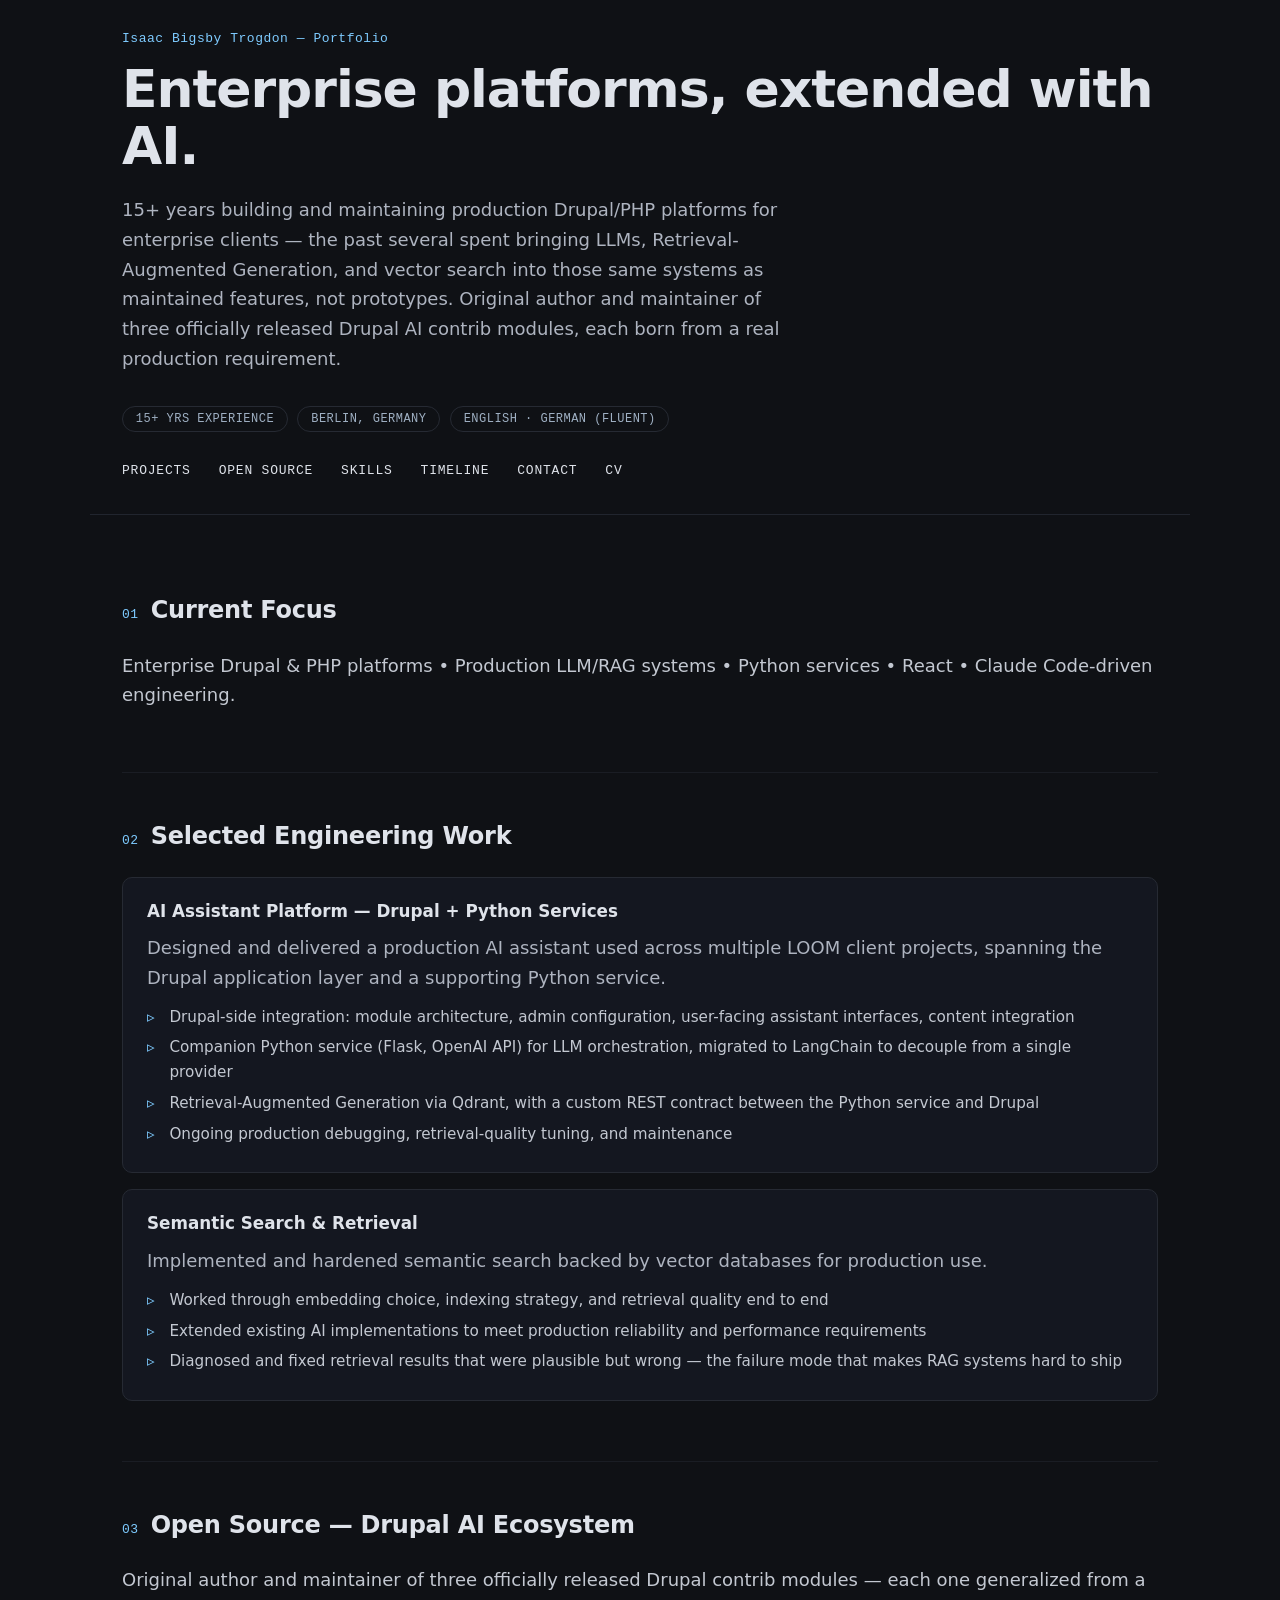
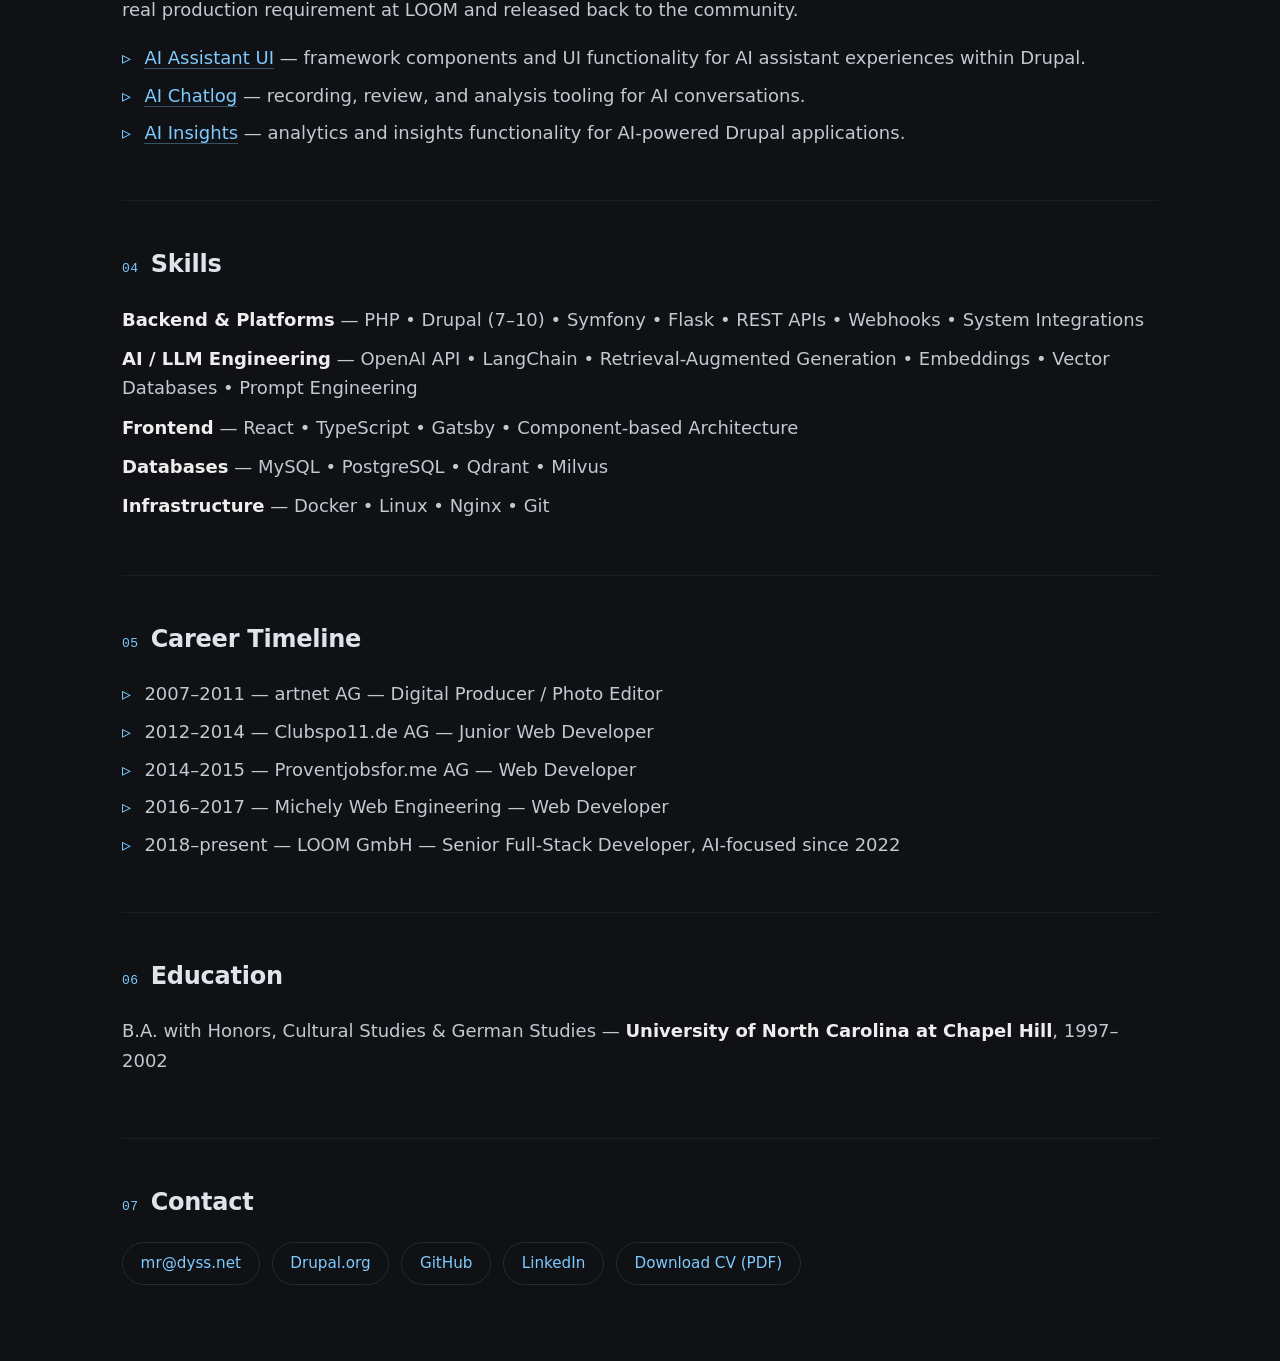
==== www/index.html @ 873e12a8 "Expand JSON-LD graph, add GitHub/LinkedIn identity links Restructure the ld+json block into a @graph" ====
<!doctype html>
<html lang="en"><head>
<meta charset="utf-8"><meta name="viewport" content="width=device-width,initial-scale=1">
<title>Isaac Bigsby Trogdon | Senior Software Engineer — Enterprise Web Platforms & AI Applications</title>
<meta name="description" content="Senior Software Engineer with 15+ years in enterprise Drupal/PHP platforms, now building production LLM, RAG and vector search systems. Based in Berlin, Germany.">
<meta name="author" content="Isaac Bigsby Trogdon">
<meta name="theme-color" content="#0f1115">
<link rel="canonical" href="https://d0t15t.github.io/">
<link rel="icon" href="favicon.svg" type="image/svg+xml">
<link rel="manifest" href="site.webmanifest">
<meta name="robots" content="index,follow,max-image-preview:large,max-snippet:-1">
<meta property="og:title" content="Isaac Bigsby Trogdon">
<meta property="og:description" content="15+ years building enterprise Drupal/PHP platforms, now shipping production LLM, RAG and vector search systems.">
<meta property="og:type" content="website">
<meta property="og:url" content="https://d0t15t.github.io/">
<meta property="og:locale" content="en_US">
<meta property="og:image" content="https://d0t15t.github.io/assets/og-image.png">
<meta property="og:image:width" content="1200">
<meta property="og:image:height" content="630">
<meta property="og:image:alt" content="Isaac Bigsby Trogdon — Senior Software Engineer, Enterprise Web Platforms & AI Applications">
<meta property="og:site_name" content="Isaac Bigsby Trogdon">
<meta name="twitter:card" content="summary_large_image">
<meta name="twitter:title" content="Isaac Bigsby Trogdon">
<meta name="twitter:description" content="15+ years building enterprise Drupal/PHP platforms, now shipping production LLM, RAG and vector search systems.">
<meta name="twitter:image" content="https://d0t15t.github.io/assets/og-image.png">
<meta name="twitter:image:alt" content="Isaac Bigsby Trogdon — Senior Software Engineer, Enterprise Web Platforms & AI Applications">
<link rel="stylesheet" href="style.css">
<script type="application/ld+json">
{"@context":"https://schema.org","@graph":[{"@type":"ProfilePage","@id":"https://d0t15t.github.io/#profile","url":"https://d0t15t.github.io/","dateModified":"2026-08-26","inLanguage":"en","mainEntity":{"@id":"https://d0t15t.github.io/#person"}},{"@type":"Person","@id":"https://d0t15t.github.io/#person","name":"Isaac Bigsby Trogdon","jobTitle":"Senior Software Engineer - Enterprise Web Platforms & AI Applications","url":"https://d0t15t.github.io/","email":"mailto:mr@dyss.net","sameAs":["https://www.drupal.org/u/d0t15t","https://github.com/d0t15t/","https://www.linkedin.com/in/isaac-bigsby-trogdon/"],"address":{"@type":"PostalAddress","addressLocality":"Berlin","addressCountry":"DE"},"worksFor":{"@type":"Organization","name":"LOOM GmbH"},"alumniOf":{"@type":"CollegeOrUniversity","name":"University of North Carolina at Chapel Hill"},"knowsLanguage":["en","de"],"knowsAbout":["Python","PHP","Drupal","Symfony","React","LLMs","RAG","LangChain","Embeddings","Prompt Engineering","Milvus","Qdrant","Claude Code"]},{"@type":"SoftwareSourceCode","name":"AI Assistant UI","url":"https://www.drupal.org/project/ai_assistant_ui","codeRepository":"https://www.drupal.org/project/ai_assistant_ui","description":"Framework components and UI functionality for AI assistant experiences within Drupal.","programmingLanguage":"PHP","author":{"@id":"https://d0t15t.github.io/#person"}},{"@type":"SoftwareSourceCode","name":"AI Chatlog","url":"https://www.drupal.org/project/ai_chatlog","codeRepository":"https://www.drupal.org/project/ai_chatlog","description":"Recording, review, and analysis tooling for AI conversations in Drupal.","programmingLanguage":"PHP","author":{"@id":"https://d0t15t.github.io/#person"}},{"@type":"SoftwareSourceCode","name":"AI Insights","url":"https://www.drupal.org/project/ai_insights","codeRepository":"https://www.drupal.org/project/ai_insights","description":"Analytics and insights functionality for AI-powered Drupal applications.","programmingLanguage":"PHP","author":{"@id":"https://d0t15t.github.io/#person"}}]}
</script></head>
<body><header class="hero"><div class="wrap">
<p class="eyebrow">Isaac Bigsby Trogdon — Portfolio</p>
<h1>Enterprise platforms, extended with AI.</h1>
<p class="lead">15+ years building and maintaining production Drupal/PHP platforms for enterprise clients — the past several spent bringing LLMs, Retrieval-Augmented Generation, and vector search into those same systems as maintained features, not prototypes. Original author and maintainer of three officially released Drupal AI contrib modules, each born from a real production requirement.</p>
<p class="stats"><span>15+ yrs experience</span><span>Berlin, Germany</span><span>English · German (fluent)</span></p>
<nav><a href="#projects">Projects</a><a href="#opensource">Open Source</a><a href="#skills">Skills</a><a href="#timeline">Timeline</a><a href="#contact">Contact</a><a href="assets/isaac-trogdon-cv.pdf">CV</a></nav>
</div></header>
<main class="wrap">
<section><h2>Current Focus</h2><p>Enterprise Drupal & PHP platforms • Production LLM/RAG systems • Python services • React • Claude Code-driven engineering.</p></section>
<section id="projects"><h2>Selected Engineering Work</h2><article><h3>AI Assistant Platform — Drupal + Python Services</h3><p>Designed and delivered a production AI assistant used across multiple LOOM client projects, spanning the Drupal application layer and a supporting Python service.</p><ul><li>Drupal-side integration: module architecture, admin configuration, user-facing assistant interfaces, content integration</li><li>Companion Python service (Flask, OpenAI API) for LLM orchestration, migrated to LangChain to decouple from a single provider</li><li>Retrieval-Augmented Generation via Qdrant, with a custom REST contract between the Python service and Drupal</li><li>Ongoing production debugging, retrieval-quality tuning, and maintenance</li></ul></article><article><h3>Semantic Search & Retrieval</h3><p>Implemented and hardened semantic search backed by vector databases for production use.</p><ul><li>Worked through embedding choice, indexing strategy, and retrieval quality end to end</li><li>Extended existing AI implementations to meet production reliability and performance requirements</li><li>Diagnosed and fixed retrieval results that were plausible but wrong — the failure mode that makes RAG systems hard to ship</li></ul></article></section>
<section id="opensource"><h2>Open Source — Drupal AI Ecosystem</h2><p>Original author and maintainer of three officially released Drupal contrib modules — each one generalized from a real production requirement at LOOM and released back to the community.</p><ul><li><a href="https://www.drupal.org/project/ai_assistant_ui">AI Assistant UI</a> — framework components and UI functionality for AI assistant experiences within Drupal.</li><li><a href="https://www.drupal.org/project/ai_chatlog">AI Chatlog</a> — recording, review, and analysis tooling for AI conversations.</li><li><a href="https://www.drupal.org/project/ai_insights">AI Insights</a> — analytics and insights functionality for AI-powered Drupal applications.</li></ul></section>
<section id="skills"><h2>Skills</h2><p><strong>Backend & Platforms</strong> — PHP • Drupal (7–10) • Symfony • Flask • REST APIs • Webhooks • System Integrations</p><p><strong>AI / LLM Engineering</strong> — OpenAI API • LangChain • Retrieval-Augmented Generation • Embeddings • Vector Databases • Prompt Engineering</p><p><strong>Frontend</strong> — React • TypeScript • Gatsby • Component-based Architecture</p><p><strong>Databases</strong> — MySQL • PostgreSQL • Qdrant • Milvus</p><p><strong>Infrastructure</strong> — Docker • Linux • Nginx • Git</p></section>
<section id="timeline"><h2>Career Timeline</h2><ul><li>2007–2011 — artnet AG — Digital Producer / Photo Editor</li><li>2012–2014 — Clubspo11.de AG — Junior Web Developer</li><li>2014–2015 — Proventjobsfor.me AG — Web Developer</li><li>2016–2017 — Michely Web Engineering — Web Developer</li><li>2018–present — LOOM GmbH — Senior Full-Stack Developer, AI-focused since 2022</li></ul></section>
<section id="education"><h2>Education</h2><p>B.A. with Honors, Cultural Studies & German Studies — <strong>University of North Carolina at Chapel Hill</strong>, 1997–2002</p></section>
<section id="contact"><h2>Contact</h2><p class="links"><a href="mailto:mr@dyss.net">mr@dyss.net</a><a rel="me" href="https://www.drupal.org/u/d0t15t">Drupal.org</a><a rel="me" href="https://github.com/d0t15t/">GitHub</a><a rel="me" href="https://www.linkedin.com/in/isaac-bigsby-trogdon/">LinkedIn</a><a href="assets/isaac-trogdon-cv.pdf">Download CV (PDF)</a></p></section>
</main></body></html>
---- www/style.css ----
*{box-sizing:border-box}body{font:400 18px/1.65 system-ui,-apple-system,sans-serif;max-width:1100px;margin:0 auto;background:#0f1115;color:#dfe3ea;-webkit-font-smoothing:antialiased}::selection{background:#7ecbff;color:#0f1115}a{color:#7ecbff;text-decoration:none;border-bottom:1px solid rgba(126,203,255,.35);transition:border-color .15s,color .15s}a:hover{border-color:#7ecbff;color:#a7dcff}.wrap{padding:2rem}.hero{min-height:44vh;display:flex;align-items:center;border-bottom:1px solid #21252e}.eyebrow{font:13px/1 ui-monospace,SFMono-Regular,Menlo,Consolas,monospace;color:#7ecbff;letter-spacing:.04em;margin:0 0 1rem}h1{font-size:clamp(2rem,4.5vw,3.25rem);line-height:1.1;letter-spacing:-.02em;margin:0 0 1.25rem}.lead{max-width:42rem;color:#aeb4c0;margin:0 0 2rem}nav{display:flex;flex-wrap:wrap;gap:.5rem 1.75rem}nav a{border-bottom:none;font:13px/1 ui-monospace,SFMono-Regular,Menlo,Consolas,monospace;text-transform:uppercase;letter-spacing:.06em;color:#dfe3ea;position:relative;padding-bottom:.3rem}nav a:hover{color:#7ecbff}nav a::after{content:"";position:absolute;left:0;right:100%;bottom:0;height:1px;background:#7ecbff;transition:right .18s ease}nav a:hover::after{right:0}main{counter-reset:section}section{margin:0;padding:2.75rem 0;border-bottom:1px solid #1a1d24}section:last-child{border-bottom:none}section h2{counter-increment:section;font-size:1.5rem;letter-spacing:-.01em;margin:0 0 1.25rem;display:flex;align-items:baseline;gap:.75rem}section h2::before{content:"0" counter(section);font:13px/1 ui-monospace,SFMono-Regular,Menlo,Consolas,monospace;color:#7ecbff;letter-spacing:.04em}section>p{color:#c3c8d1}article{padding:1.25rem 1.5rem;border:1px solid #262a33;border-radius:10px;margin:1rem 0;background:#141720;transition:border-color .15s,transform .15s}article:hover{border-color:#3a4152;transform:translateY(-2px)}article h3{margin:0 0 .5rem;font-size:1.05rem}article p{margin:0;color:#aeb4c0}ul{list-style:none;margin:0;padding:0}ul li{padding-left:1.4rem;position:relative;margin:.5rem 0;color:#c3c8d1}ul li::before{content:"▹";position:absolute;left:0;color:#7ecbff}blockquote{margin:0;padding-left:1.25rem;border-left:2px solid #7ecbff;color:#c3c8d1;font-size:1.15rem;font-style:italic}.links{display:flex;flex-wrap:wrap;gap:.75rem;margin:0}.links a{border:1px solid #262a33;border-radius:999px;padding:.5rem 1.1rem;font-size:.95rem}.links a:hover{border-color:#7ecbff;background:#141720}.stats{display:flex;flex-wrap:wrap;gap:.6rem;margin:0 0 2rem}.stats span{font:12px/1 ui-monospace,SFMono-Regular,Menlo,Consolas,monospace;letter-spacing:.04em;text-transform:uppercase;color:#9fb0c3;border:1px solid #262a33;border-radius:999px;padding:.4rem .8rem}section p strong{color:#eee}article ul{margin-top:.75rem}article ul li{margin:.35rem 0;font-size:.95rem}#skills p{margin:.6rem 0}@media(max-width:640px){.wrap{padding:1.25rem}.hero{min-height:auto;padding:3rem 0}section{padding:2rem 0}}
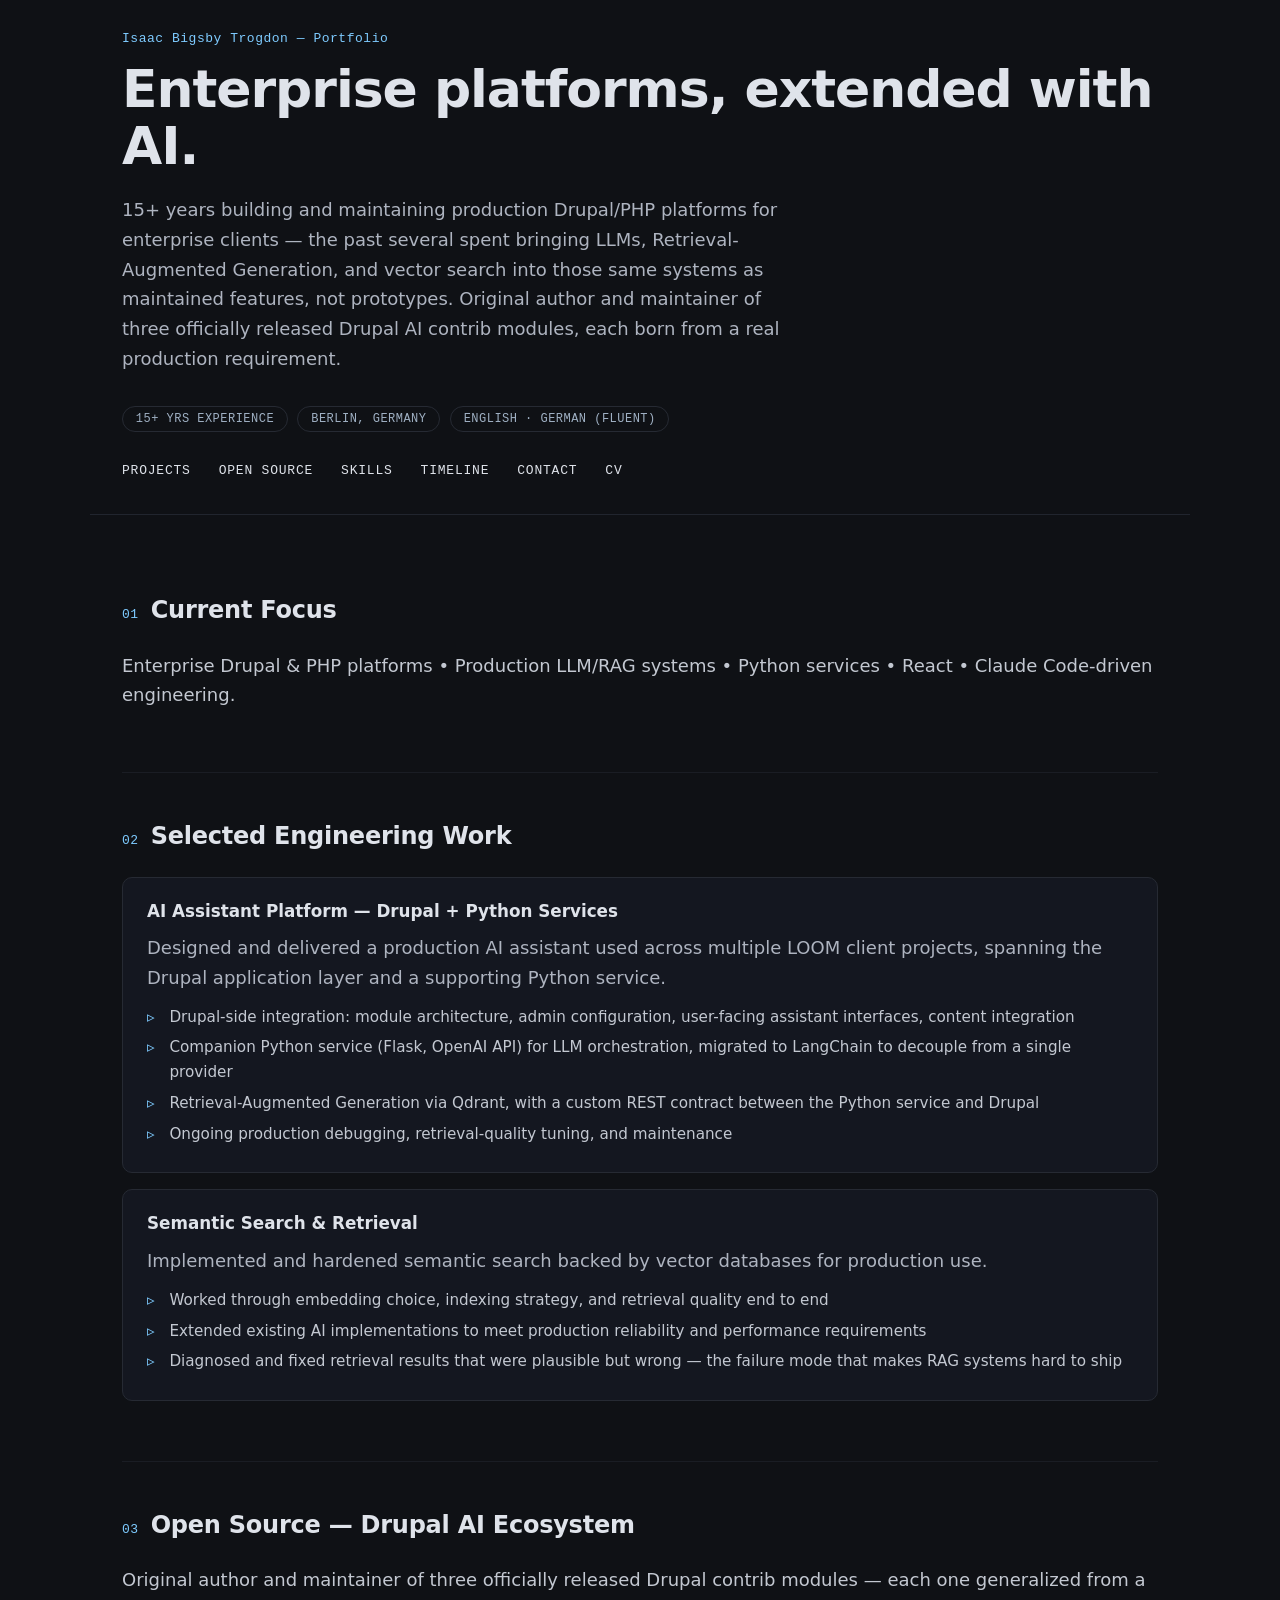
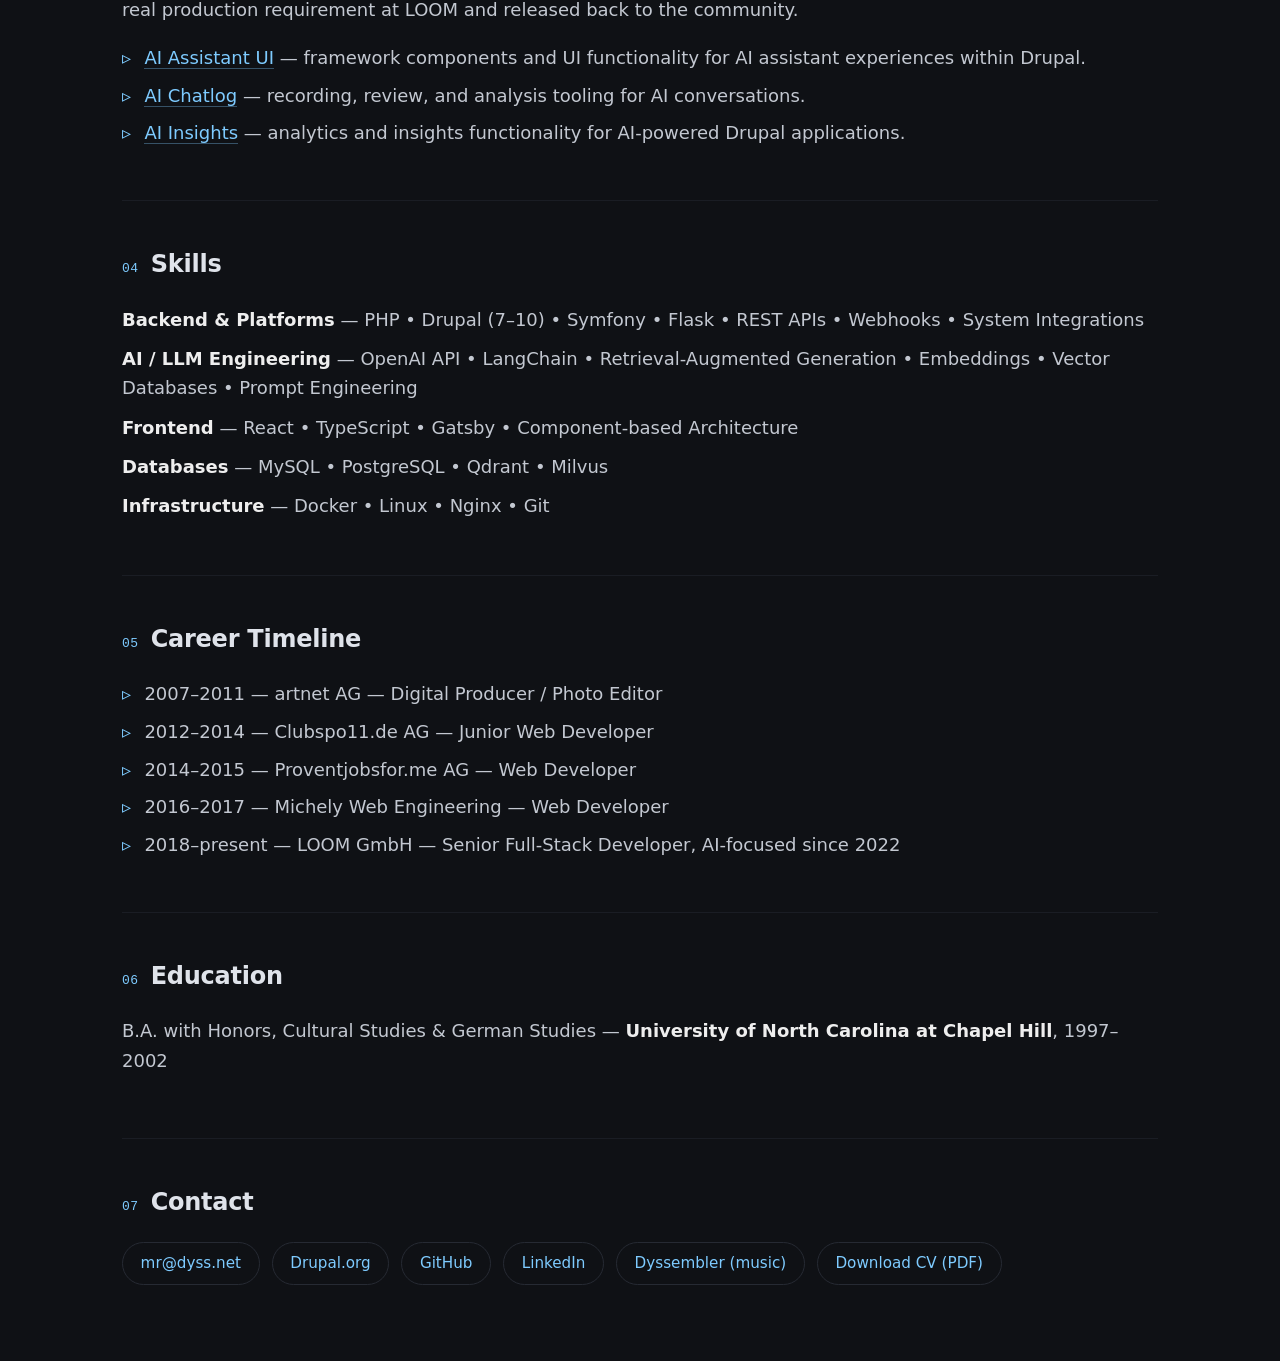
==== commit 48224c3f: "Add dyss.net (Dyssembler music) as a related identity URL Adds dyss.net to Person.sameAs in the JSON" ====
--- a/www/index.html
+++ b/www/index.html
@@ -26,7 +26,7 @@
 <meta name="twitter:image:alt" content="Isaac Bigsby Trogdon — Senior Software Engineer, Enterprise Web Platforms & AI Applications">
 <link rel="stylesheet" href="style.css">
 <script type="application/ld+json">
-{"@context":"https://schema.org","@graph":[{"@type":"ProfilePage","@id":"https://d0t15t.github.io/#profile","url":"https://d0t15t.github.io/","dateModified":"2026-08-26","inLanguage":"en","mainEntity":{"@id":"https://d0t15t.github.io/#person"}},{"@type":"Person","@id":"https://d0t15t.github.io/#person","name":"Isaac Bigsby Trogdon","jobTitle":"Senior Software Engineer - Enterprise Web Platforms & AI Applications","url":"https://d0t15t.github.io/","email":"mailto:mr@dyss.net","sameAs":["https://www.drupal.org/u/d0t15t","https://github.com/d0t15t/","https://www.linkedin.com/in/isaac-bigsby-trogdon/"],"address":{"@type":"PostalAddress","addressLocality":"Berlin","addressCountry":"DE"},"worksFor":{"@type":"Organization","name":"LOOM GmbH"},"alumniOf":{"@type":"CollegeOrUniversity","name":"University of North Carolina at Chapel Hill"},"knowsLanguage":["en","de"],"knowsAbout":["Python","PHP","Drupal","Symfony","React","LLMs","RAG","LangChain","Embeddings","Prompt Engineering","Milvus","Qdrant","Claude Code"]},{"@type":"SoftwareSourceCode","name":"AI Assistant UI","url":"https://www.drupal.org/project/ai_assistant_ui","codeRepository":"https://www.drupal.org/project/ai_assistant_ui","description":"Framework components and UI functionality for AI assistant experiences within Drupal.","programmingLanguage":"PHP","author":{"@id":"https://d0t15t.github.io/#person"}},{"@type":"SoftwareSourceCode","name":"AI Chatlog","url":"https://www.drupal.org/project/ai_chatlog","codeRepository":"https://www.drupal.org/project/ai_chatlog","description":"Recording, review, and analysis tooling for AI conversations in Drupal.","programmingLanguage":"PHP","author":{"@id":"https://d0t15t.github.io/#person"}},{"@type":"SoftwareSourceCode","name":"AI Insights","url":"https://www.drupal.org/project/ai_insights","codeRepository":"https://www.drupal.org/project/ai_insights","description":"Analytics and insights functionality for AI-powered Drupal applications.","programmingLanguage":"PHP","author":{"@id":"https://d0t15t.github.io/#person"}}]}
+{"@context":"https://schema.org","@graph":[{"@type":"ProfilePage","@id":"https://d0t15t.github.io/#profile","url":"https://d0t15t.github.io/","dateModified":"2026-08-28","inLanguage":"en","mainEntity":{"@id":"https://d0t15t.github.io/#person"}},{"@type":"Person","@id":"https://d0t15t.github.io/#person","name":"Isaac Bigsby Trogdon","jobTitle":"Senior Software Engineer - Enterprise Web Platforms & AI Applications","url":"https://d0t15t.github.io/","image":"https://d0t15t.github.io/assets/headshot.png","email":"mailto:mr@dyss.net","sameAs":["https://www.drupal.org/u/d0t15t","https://github.com/d0t15t/","https://www.linkedin.com/in/isaac-bigsby-trogdon/","https://dyss.net"],"address":{"@type":"PostalAddress","addressLocality":"Berlin","addressCountry":"DE"},"worksFor":{"@type":"Organization","name":"LOOM GmbH"},"alumniOf":{"@type":"CollegeOrUniversity","name":"University of North Carolina at Chapel Hill"},"knowsLanguage":["en","de"],"knowsAbout":["Python","PHP","Drupal","Symfony","React","LLMs","RAG","LangChain","Embeddings","Prompt Engineering","Milvus","Qdrant","Claude Code"]},{"@type":"SoftwareSourceCode","name":"AI Assistant UI","url":"https://www.drupal.org/project/ai_assistant_ui","codeRepository":"https://www.drupal.org/project/ai_assistant_ui","description":"Framework components and UI functionality for AI assistant experiences within Drupal.","programmingLanguage":"PHP","author":{"@id":"https://d0t15t.github.io/#person"}},{"@type":"SoftwareSourceCode","name":"AI Chatlog","url":"https://www.drupal.org/project/ai_chatlog","codeRepository":"https://www.drupal.org/project/ai_chatlog","description":"Recording, review, and analysis tooling for AI conversations in Drupal.","programmingLanguage":"PHP","author":{"@id":"https://d0t15t.github.io/#person"}},{"@type":"SoftwareSourceCode","name":"AI Insights","url":"https://www.drupal.org/project/ai_insights","codeRepository":"https://www.drupal.org/project/ai_insights","description":"Analytics and insights functionality for AI-powered Drupal applications.","programmingLanguage":"PHP","author":{"@id":"https://d0t15t.github.io/#person"}}]}
 </script></head>
 <body><header class="hero"><div class="wrap">
 <p class="eyebrow">Isaac Bigsby Trogdon — Portfolio</p>
@@ -42,5 +42,5 @@
 <section id="skills"><h2>Skills</h2><p><strong>Backend & Platforms</strong> — PHP • Drupal (7–10) • Symfony • Flask • REST APIs • Webhooks • System Integrations</p><p><strong>AI / LLM Engineering</strong> — OpenAI API • LangChain • Retrieval-Augmented Generation • Embeddings • Vector Databases • Prompt Engineering</p><p><strong>Frontend</strong> — React • TypeScript • Gatsby • Component-based Architecture</p><p><strong>Databases</strong> — MySQL • PostgreSQL • Qdrant • Milvus</p><p><strong>Infrastructure</strong> — Docker • Linux • Nginx • Git</p></section>
 <section id="timeline"><h2>Career Timeline</h2><ul><li>2007–2011 — artnet AG — Digital Producer / Photo Editor</li><li>2012–2014 — Clubspo11.de AG — Junior Web Developer</li><li>2014–2015 — Proventjobsfor.me AG — Web Developer</li><li>2016–2017 — Michely Web Engineering — Web Developer</li><li>2018–present — LOOM GmbH — Senior Full-Stack Developer, AI-focused since 2022</li></ul></section>
 <section id="education"><h2>Education</h2><p>B.A. with Honors, Cultural Studies & German Studies — <strong>University of North Carolina at Chapel Hill</strong>, 1997–2002</p></section>
-<section id="contact"><h2>Contact</h2><p class="links"><a href="mailto:mr@dyss.net">mr@dyss.net</a><a rel="me" href="https://www.drupal.org/u/d0t15t">Drupal.org</a><a rel="me" href="https://github.com/d0t15t/">GitHub</a><a rel="me" href="https://www.linkedin.com/in/isaac-bigsby-trogdon/">LinkedIn</a><a href="assets/isaac-trogdon-cv.pdf">Download CV (PDF)</a></p></section>
+<section id="contact"><h2>Contact</h2><p class="links"><a href="mailto:mr@dyss.net">mr@dyss.net</a><a rel="me" href="https://www.drupal.org/u/d0t15t">Drupal.org</a><a rel="me" href="https://github.com/d0t15t/">GitHub</a><a rel="me" href="https://www.linkedin.com/in/isaac-bigsby-trogdon/">LinkedIn</a><a rel="me" href="https://dyss.net">Dyssembler (music)</a><a href="assets/isaac-trogdon-cv.pdf">Download CV (PDF)</a></p></section>
 </main></body></html>
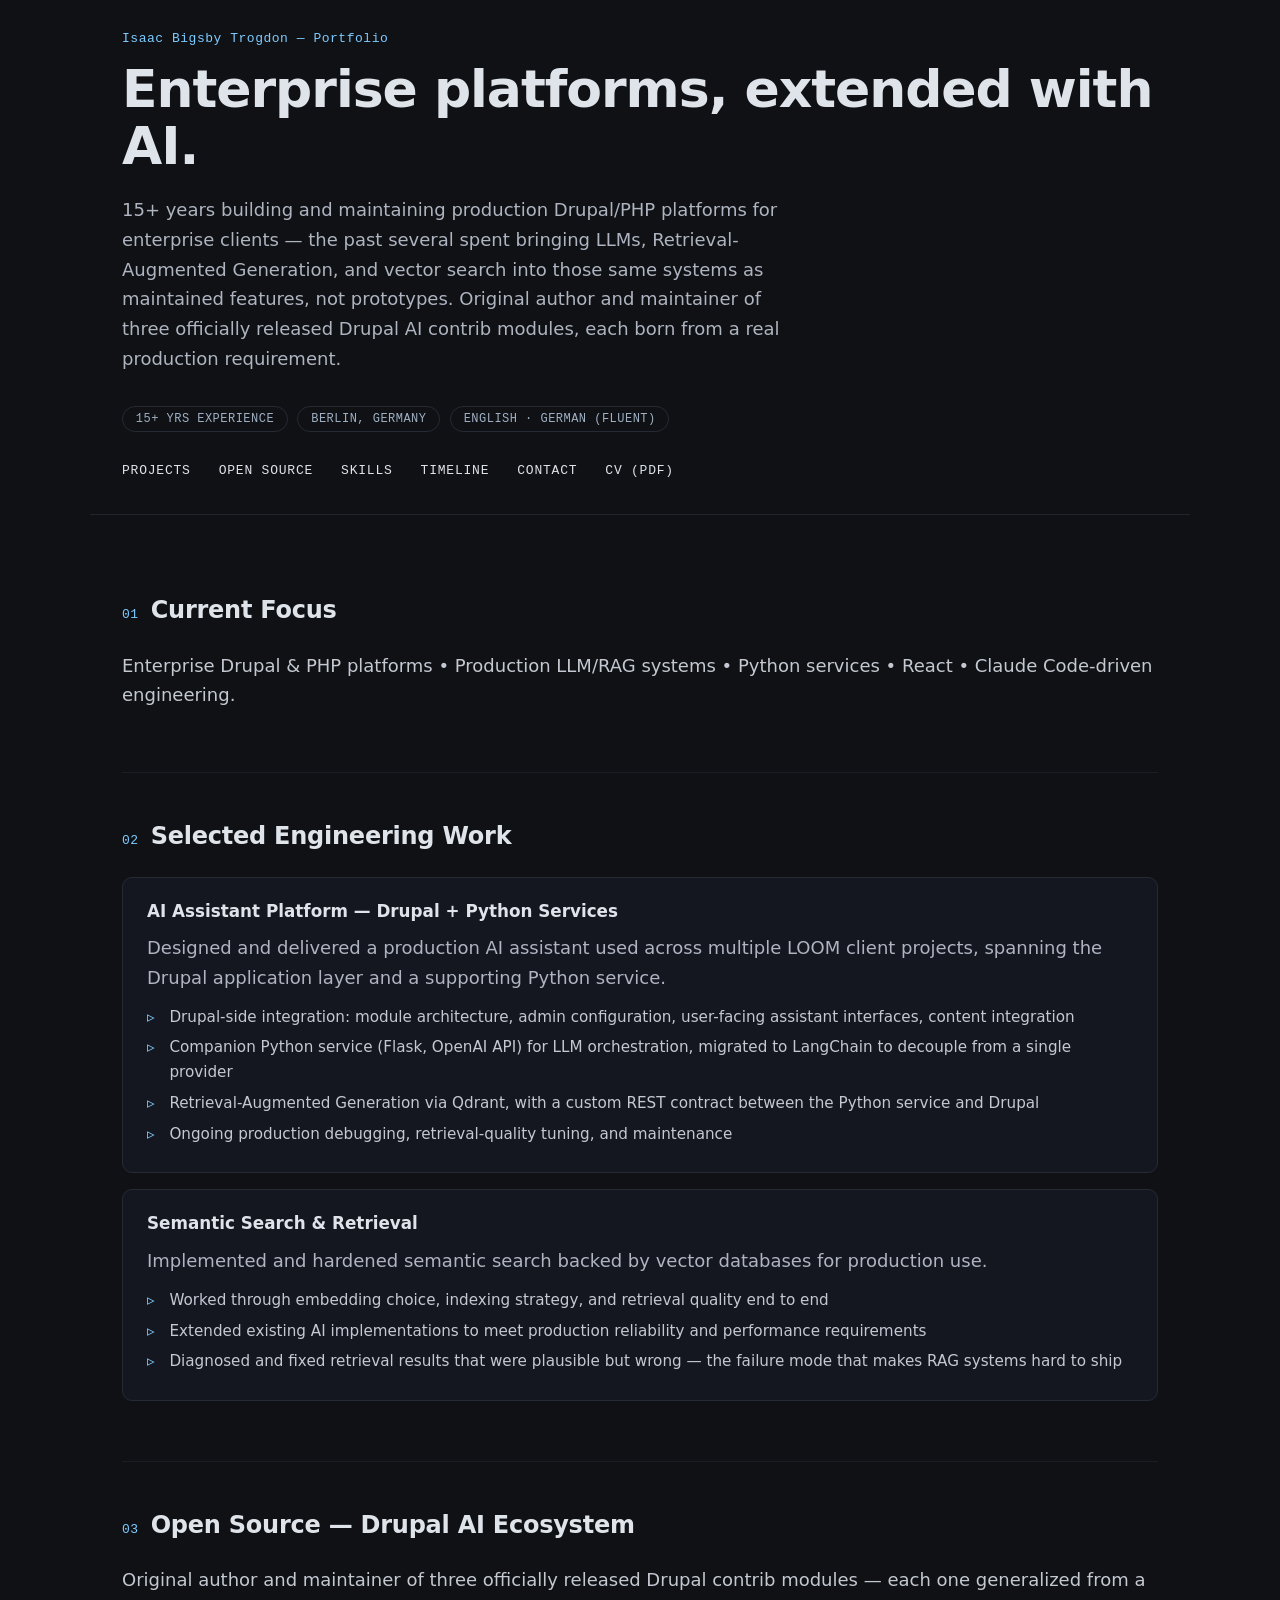
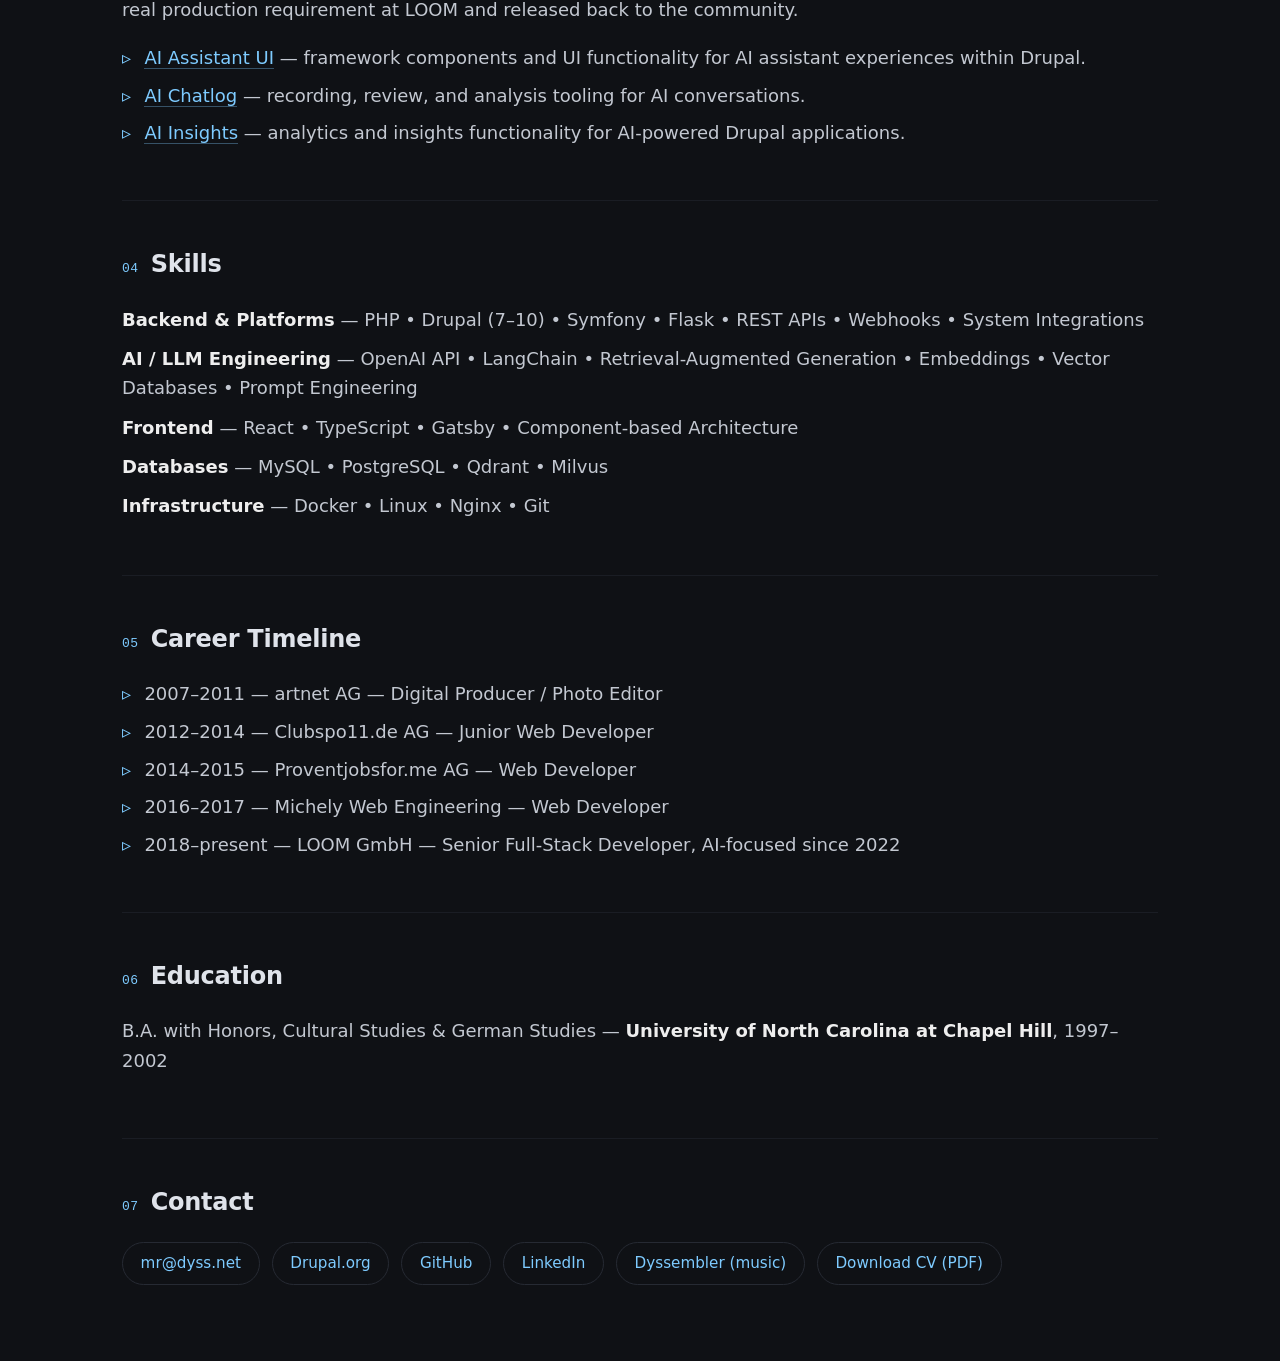
==== commit c3cf333b: "Tighten search/share metadata and accessibility basics - Shorten <title> to fit search result width " ====
--- a/www/index.html
+++ b/www/index.html
@@ -1,12 +1,14 @@
 <!doctype html>
 <html lang="en"><head>
 <meta charset="utf-8"><meta name="viewport" content="width=device-width,initial-scale=1">
-<title>Isaac Bigsby Trogdon | Senior Software Engineer — Enterprise Web Platforms & AI Applications</title>
+<title>Isaac Bigsby Trogdon · Senior Software Engineer, AI & Drupal</title>
 <meta name="description" content="Senior Software Engineer with 15+ years in enterprise Drupal/PHP platforms, now building production LLM, RAG and vector search systems. Based in Berlin, Germany.">
 <meta name="author" content="Isaac Bigsby Trogdon">
 <meta name="theme-color" content="#0f1115">
 <link rel="canonical" href="https://d0t15t.github.io/">
 <link rel="icon" href="favicon.svg" type="image/svg+xml">
+<link rel="icon" href="assets/icon-192.png" type="image/png" sizes="192x192">
+<link rel="apple-touch-icon" href="apple-touch-icon.png">
 <link rel="manifest" href="site.webmanifest">
 <meta name="robots" content="index,follow,max-image-preview:large,max-snippet:-1">
 <meta property="og:title" content="Isaac Bigsby Trogdon">
@@ -26,16 +28,16 @@
 <meta name="twitter:image:alt" content="Isaac Bigsby Trogdon — Senior Software Engineer, Enterprise Web Platforms & AI Applications">
 <link rel="stylesheet" href="style.css">
 <script type="application/ld+json">
-{"@context":"https://schema.org","@graph":[{"@type":"ProfilePage","@id":"https://d0t15t.github.io/#profile","url":"https://d0t15t.github.io/","dateModified":"2026-08-28","inLanguage":"en","mainEntity":{"@id":"https://d0t15t.github.io/#person"}},{"@type":"Person","@id":"https://d0t15t.github.io/#person","name":"Isaac Bigsby Trogdon","jobTitle":"Senior Software Engineer - Enterprise Web Platforms & AI Applications","url":"https://d0t15t.github.io/","image":"https://d0t15t.github.io/assets/headshot.png","email":"mailto:mr@dyss.net","sameAs":["https://www.drupal.org/u/d0t15t","https://github.com/d0t15t/","https://www.linkedin.com/in/isaac-bigsby-trogdon/","https://dyss.net"],"address":{"@type":"PostalAddress","addressLocality":"Berlin","addressCountry":"DE"},"worksFor":{"@type":"Organization","name":"LOOM GmbH"},"alumniOf":{"@type":"CollegeOrUniversity","name":"University of North Carolina at Chapel Hill"},"knowsLanguage":["en","de"],"knowsAbout":["Python","PHP","Drupal","Symfony","React","LLMs","RAG","LangChain","Embeddings","Prompt Engineering","Milvus","Qdrant","Claude Code"]},{"@type":"SoftwareSourceCode","name":"AI Assistant UI","url":"https://www.drupal.org/project/ai_assistant_ui","codeRepository":"https://www.drupal.org/project/ai_assistant_ui","description":"Framework components and UI functionality for AI assistant experiences within Drupal.","programmingLanguage":"PHP","author":{"@id":"https://d0t15t.github.io/#person"}},{"@type":"SoftwareSourceCode","name":"AI Chatlog","url":"https://www.drupal.org/project/ai_chatlog","codeRepository":"https://www.drupal.org/project/ai_chatlog","description":"Recording, review, and analysis tooling for AI conversations in Drupal.","programmingLanguage":"PHP","author":{"@id":"https://d0t15t.github.io/#person"}},{"@type":"SoftwareSourceCode","name":"AI Insights","url":"https://www.drupal.org/project/ai_insights","codeRepository":"https://www.drupal.org/project/ai_insights","description":"Analytics and insights functionality for AI-powered Drupal applications.","programmingLanguage":"PHP","author":{"@id":"https://d0t15t.github.io/#person"}}]}
+{"@context":"https://schema.org","@graph":[{"@type":"ProfilePage","@id":"https://d0t15t.github.io/#profile","url":"https://d0t15t.github.io/","dateModified":"2026-09-29","inLanguage":"en","mainEntity":{"@id":"https://d0t15t.github.io/#person"}},{"@type":"Person","@id":"https://d0t15t.github.io/#person","name":"Isaac Bigsby Trogdon","jobTitle":"Senior Software Engineer - Enterprise Web Platforms & AI Applications","url":"https://d0t15t.github.io/","image":"https://d0t15t.github.io/assets/headshot.png","email":"mailto:mr@dyss.net","sameAs":["https://www.drupal.org/u/d0t15t","https://github.com/d0t15t/","https://www.linkedin.com/in/isaac-bigsby-trogdon/","https://dyss.net"],"address":{"@type":"PostalAddress","addressLocality":"Berlin","addressCountry":"DE"},"worksFor":{"@type":"Organization","name":"LOOM GmbH"},"alumniOf":{"@type":"CollegeOrUniversity","name":"University of North Carolina at Chapel Hill"},"knowsLanguage":["en","de"],"knowsAbout":["Python","PHP","Drupal","Symfony","React","LLMs","RAG","LangChain","Embeddings","Prompt Engineering","Milvus","Qdrant","Claude Code"]},{"@type":"SoftwareSourceCode","name":"AI Assistant UI","url":"https://www.drupal.org/project/ai_assistant_ui","codeRepository":"https://www.drupal.org/project/ai_assistant_ui","description":"Framework components and UI functionality for AI assistant experiences within Drupal.","programmingLanguage":"PHP","author":{"@id":"https://d0t15t.github.io/#person"}},{"@type":"SoftwareSourceCode","name":"AI Chatlog","url":"https://www.drupal.org/project/ai_chatlog","codeRepository":"https://www.drupal.org/project/ai_chatlog","description":"Recording, review, and analysis tooling for AI conversations in Drupal.","programmingLanguage":"PHP","author":{"@id":"https://d0t15t.github.io/#person"}},{"@type":"SoftwareSourceCode","name":"AI Insights","url":"https://www.drupal.org/project/ai_insights","codeRepository":"https://www.drupal.org/project/ai_insights","description":"Analytics and insights functionality for AI-powered Drupal applications.","programmingLanguage":"PHP","author":{"@id":"https://d0t15t.github.io/#person"}}]}
 </script></head>
-<body><header class="hero"><div class="wrap">
+<body><a class="skip" href="#main">Skip to content</a><header class="hero"><div class="wrap">
 <p class="eyebrow">Isaac Bigsby Trogdon — Portfolio</p>
 <h1>Enterprise platforms, extended with AI.</h1>
 <p class="lead">15+ years building and maintaining production Drupal/PHP platforms for enterprise clients — the past several spent bringing LLMs, Retrieval-Augmented Generation, and vector search into those same systems as maintained features, not prototypes. Original author and maintainer of three officially released Drupal AI contrib modules, each born from a real production requirement.</p>
 <p class="stats"><span>15+ yrs experience</span><span>Berlin, Germany</span><span>English · German (fluent)</span></p>
-<nav><a href="#projects">Projects</a><a href="#opensource">Open Source</a><a href="#skills">Skills</a><a href="#timeline">Timeline</a><a href="#contact">Contact</a><a href="assets/isaac-trogdon-cv.pdf">CV</a></nav>
+<nav><a href="#projects">Projects</a><a href="#opensource">Open Source</a><a href="#skills">Skills</a><a href="#timeline">Timeline</a><a href="#contact">Contact</a><a href="assets/isaac-trogdon-cv.pdf" type="application/pdf">CV (PDF)</a></nav>
 </div></header>
-<main class="wrap">
+<main id="main" class="wrap">
 <section><h2>Current Focus</h2><p>Enterprise Drupal & PHP platforms • Production LLM/RAG systems • Python services • React • Claude Code-driven engineering.</p></section>
 <section id="projects"><h2>Selected Engineering Work</h2><article><h3>AI Assistant Platform — Drupal + Python Services</h3><p>Designed and delivered a production AI assistant used across multiple LOOM client projects, spanning the Drupal application layer and a supporting Python service.</p><ul><li>Drupal-side integration: module architecture, admin configuration, user-facing assistant interfaces, content integration</li><li>Companion Python service (Flask, OpenAI API) for LLM orchestration, migrated to LangChain to decouple from a single provider</li><li>Retrieval-Augmented Generation via Qdrant, with a custom REST contract between the Python service and Drupal</li><li>Ongoing production debugging, retrieval-quality tuning, and maintenance</li></ul></article><article><h3>Semantic Search & Retrieval</h3><p>Implemented and hardened semantic search backed by vector databases for production use.</p><ul><li>Worked through embedding choice, indexing strategy, and retrieval quality end to end</li><li>Extended existing AI implementations to meet production reliability and performance requirements</li><li>Diagnosed and fixed retrieval results that were plausible but wrong — the failure mode that makes RAG systems hard to ship</li></ul></article></section>
 <section id="opensource"><h2>Open Source — Drupal AI Ecosystem</h2><p>Original author and maintainer of three officially released Drupal contrib modules — each one generalized from a real production requirement at LOOM and released back to the community.</p><ul><li><a href="https://www.drupal.org/project/ai_assistant_ui">AI Assistant UI</a> — framework components and UI functionality for AI assistant experiences within Drupal.</li><li><a href="https://www.drupal.org/project/ai_chatlog">AI Chatlog</a> — recording, review, and analysis tooling for AI conversations.</li><li><a href="https://www.drupal.org/project/ai_insights">AI Insights</a> — analytics and insights functionality for AI-powered Drupal applications.</li></ul></section>
--- a/www/style.css
+++ b/www/style.css
@@ -1 +1 @@
-*{box-sizing:border-box}body{font:400 18px/1.65 system-ui,-apple-system,sans-serif;max-width:1100px;margin:0 auto;background:#0f1115;color:#dfe3ea;-webkit-font-smoothing:antialiased}::selection{background:#7ecbff;color:#0f1115}a{color:#7ecbff;text-decoration:none;border-bottom:1px solid rgba(126,203,255,.35);transition:border-color .15s,color .15s}a:hover{border-color:#7ecbff;color:#a7dcff}.wrap{padding:2rem}.hero{min-height:44vh;display:flex;align-items:center;border-bottom:1px solid #21252e}.eyebrow{font:13px/1 ui-monospace,SFMono-Regular,Menlo,Consolas,monospace;color:#7ecbff;letter-spacing:.04em;margin:0 0 1rem}h1{font-size:clamp(2rem,4.5vw,3.25rem);line-height:1.1;letter-spacing:-.02em;margin:0 0 1.25rem}.lead{max-width:42rem;color:#aeb4c0;margin:0 0 2rem}nav{display:flex;flex-wrap:wrap;gap:.5rem 1.75rem}nav a{border-bottom:none;font:13px/1 ui-monospace,SFMono-Regular,Menlo,Consolas,monospace;text-transform:uppercase;letter-spacing:.06em;color:#dfe3ea;position:relative;padding-bottom:.3rem}nav a:hover{color:#7ecbff}nav a::after{content:"";position:absolute;left:0;right:100%;bottom:0;height:1px;background:#7ecbff;transition:right .18s ease}nav a:hover::after{right:0}main{counter-reset:section}section{margin:0;padding:2.75rem 0;border-bottom:1px solid #1a1d24}section:last-child{border-bottom:none}section h2{counter-increment:section;font-size:1.5rem;letter-spacing:-.01em;margin:0 0 1.25rem;display:flex;align-items:baseline;gap:.75rem}section h2::before{content:"0" counter(section);font:13px/1 ui-monospace,SFMono-Regular,Menlo,Consolas,monospace;color:#7ecbff;letter-spacing:.04em}section>p{color:#c3c8d1}article{padding:1.25rem 1.5rem;border:1px solid #262a33;border-radius:10px;margin:1rem 0;background:#141720;transition:border-color .15s,transform .15s}article:hover{border-color:#3a4152;transform:translateY(-2px)}article h3{margin:0 0 .5rem;font-size:1.05rem}article p{margin:0;color:#aeb4c0}ul{list-style:none;margin:0;padding:0}ul li{padding-left:1.4rem;position:relative;margin:.5rem 0;color:#c3c8d1}ul li::before{content:"▹";position:absolute;left:0;color:#7ecbff}blockquote{margin:0;padding-left:1.25rem;border-left:2px solid #7ecbff;color:#c3c8d1;font-size:1.15rem;font-style:italic}.links{display:flex;flex-wrap:wrap;gap:.75rem;margin:0}.links a{border:1px solid #262a33;border-radius:999px;padding:.5rem 1.1rem;font-size:.95rem}.links a:hover{border-color:#7ecbff;background:#141720}.stats{display:flex;flex-wrap:wrap;gap:.6rem;margin:0 0 2rem}.stats span{font:12px/1 ui-monospace,SFMono-Regular,Menlo,Consolas,monospace;letter-spacing:.04em;text-transform:uppercase;color:#9fb0c3;border:1px solid #262a33;border-radius:999px;padding:.4rem .8rem}section p strong{color:#eee}article ul{margin-top:.75rem}article ul li{margin:.35rem 0;font-size:.95rem}#skills p{margin:.6rem 0}@media(max-width:640px){.wrap{padding:1.25rem}.hero{min-height:auto;padding:3rem 0}section{padding:2rem 0}}+*{box-sizing:border-box}body{font:400 18px/1.65 system-ui,-apple-system,sans-serif;max-width:1100px;margin:0 auto;background:#0f1115;color:#dfe3ea;-webkit-font-smoothing:antialiased}::selection{background:#7ecbff;color:#0f1115}a{color:#7ecbff;text-decoration:none;border-bottom:1px solid rgba(126,203,255,.35);transition:border-color .15s,color .15s}a:hover{border-color:#7ecbff;color:#a7dcff}.wrap{padding:2rem}.hero{min-height:44vh;display:flex;align-items:center;border-bottom:1px solid #21252e}.eyebrow{font:13px/1 ui-monospace,SFMono-Regular,Menlo,Consolas,monospace;color:#7ecbff;letter-spacing:.04em;margin:0 0 1rem}h1{font-size:clamp(2rem,4.5vw,3.25rem);line-height:1.1;letter-spacing:-.02em;margin:0 0 1.25rem}.lead{max-width:42rem;color:#aeb4c0;margin:0 0 2rem}nav{display:flex;flex-wrap:wrap;gap:.5rem 1.75rem}nav a{border-bottom:none;font:13px/1 ui-monospace,SFMono-Regular,Menlo,Consolas,monospace;text-transform:uppercase;letter-spacing:.06em;color:#dfe3ea;position:relative;padding-bottom:.3rem}nav a:hover{color:#7ecbff}nav a::after{content:"";position:absolute;left:0;right:100%;bottom:0;height:1px;background:#7ecbff;transition:right .18s ease}nav a:hover::after{right:0}main{counter-reset:section}section{margin:0;padding:2.75rem 0;border-bottom:1px solid #1a1d24}section:last-child{border-bottom:none}section h2{counter-increment:section;font-size:1.5rem;letter-spacing:-.01em;margin:0 0 1.25rem;display:flex;align-items:baseline;gap:.75rem}section h2::before{content:"0" counter(section);font:13px/1 ui-monospace,SFMono-Regular,Menlo,Consolas,monospace;color:#7ecbff;letter-spacing:.04em}section>p{color:#c3c8d1}article{padding:1.25rem 1.5rem;border:1px solid #262a33;border-radius:10px;margin:1rem 0;background:#141720;transition:border-color .15s,transform .15s}article:hover{border-color:#3a4152;transform:translateY(-2px)}article h3{margin:0 0 .5rem;font-size:1.05rem}article p{margin:0;color:#aeb4c0}ul{list-style:none;margin:0;padding:0}ul li{padding-left:1.4rem;position:relative;margin:.5rem 0;color:#c3c8d1}ul li::before{content:"▹";position:absolute;left:0;color:#7ecbff}blockquote{margin:0;padding-left:1.25rem;border-left:2px solid #7ecbff;color:#c3c8d1;font-size:1.15rem;font-style:italic}.links{display:flex;flex-wrap:wrap;gap:.75rem;margin:0}.links a{border:1px solid #262a33;border-radius:999px;padding:.5rem 1.1rem;font-size:.95rem}.links a:hover{border-color:#7ecbff;background:#141720}.stats{display:flex;flex-wrap:wrap;gap:.6rem;margin:0 0 2rem}.stats span{font:12px/1 ui-monospace,SFMono-Regular,Menlo,Consolas,monospace;letter-spacing:.04em;text-transform:uppercase;color:#9fb0c3;border:1px solid #262a33;border-radius:999px;padding:.4rem .8rem}section p strong{color:#eee}article ul{margin-top:.75rem}article ul li{margin:.35rem 0;font-size:.95rem}#skills p{margin:.6rem 0}@media(max-width:640px){.wrap{padding:1.25rem}.hero{min-height:auto;padding:3rem 0}section{padding:2rem 0}}.skip{position:absolute;left:1rem;top:-3rem;z-index:10;background:#7ecbff;color:#0f1115;padding:.5rem 1rem;border-radius:6px;border:none}.skip:focus{top:1rem}@media(prefers-reduced-motion:reduce){*,*::before,*::after{transition:none!important;animation:none!important}article:hover{transform:none}}
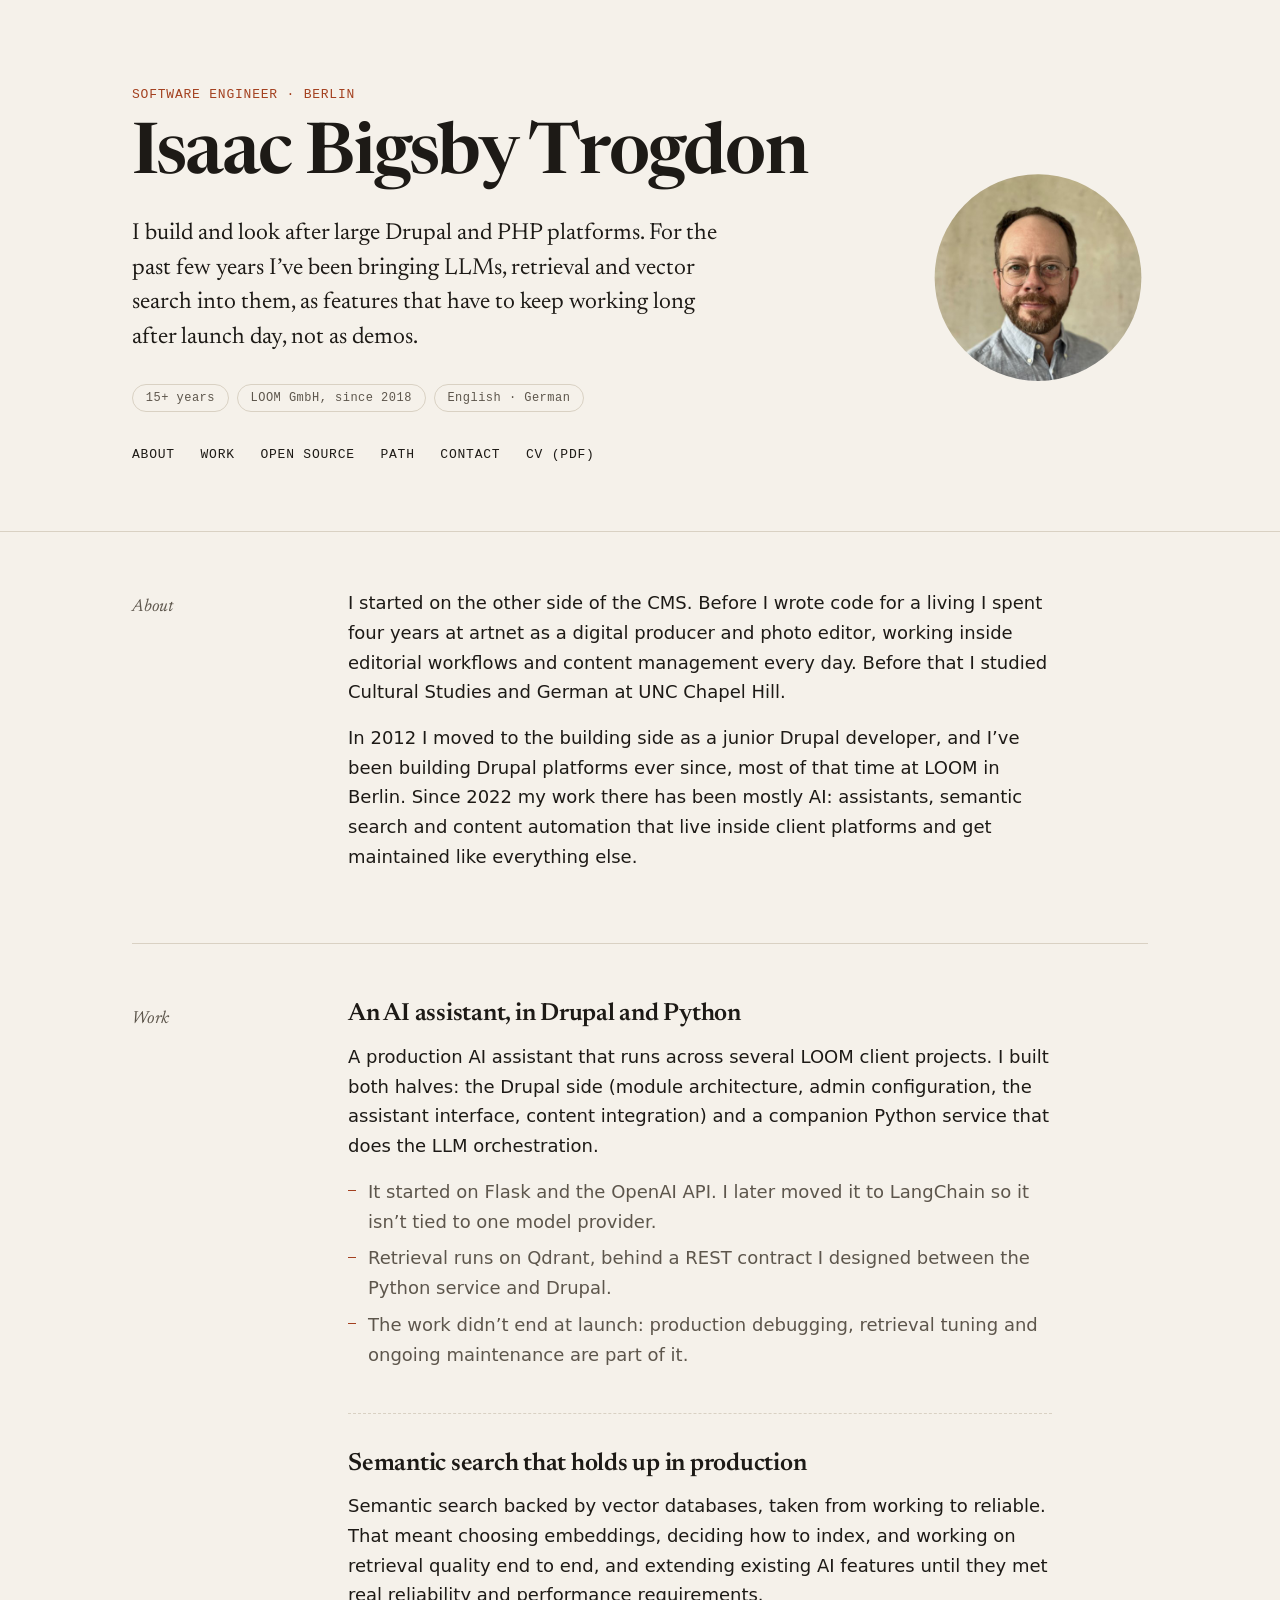
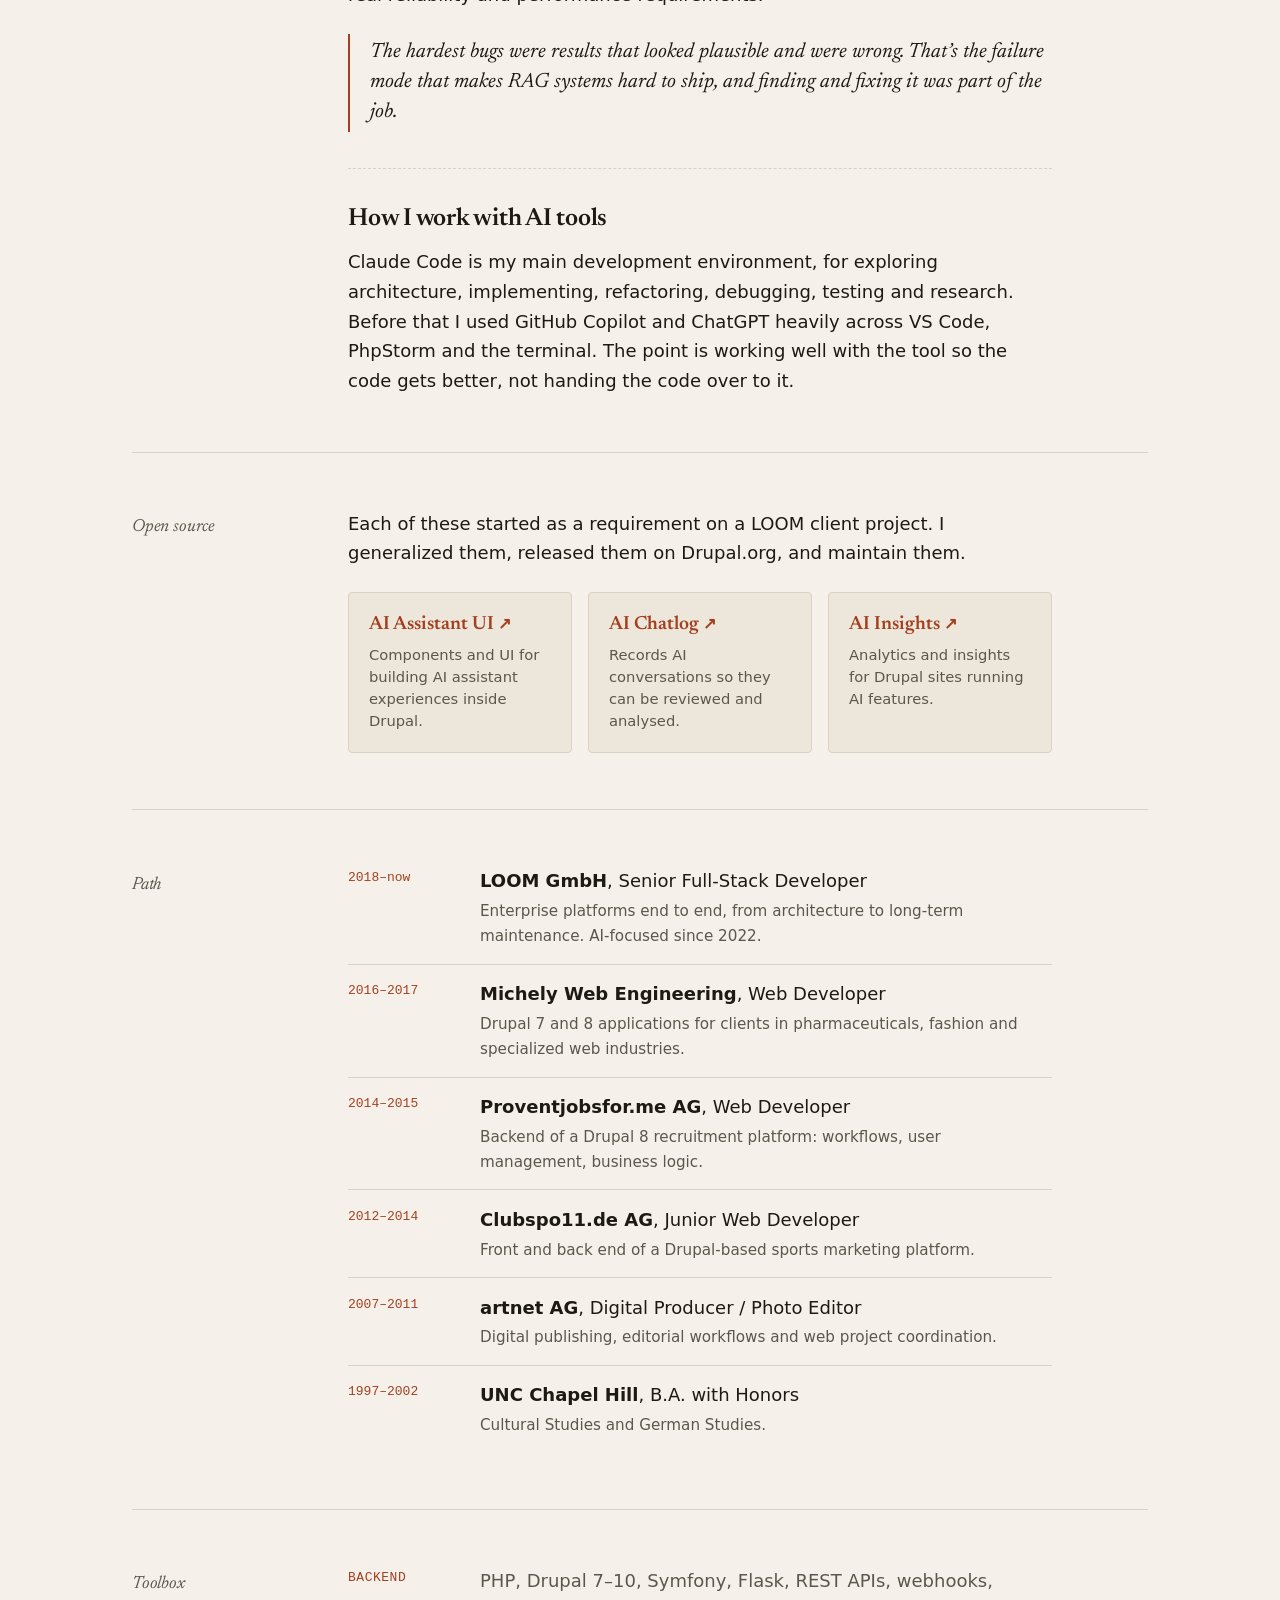
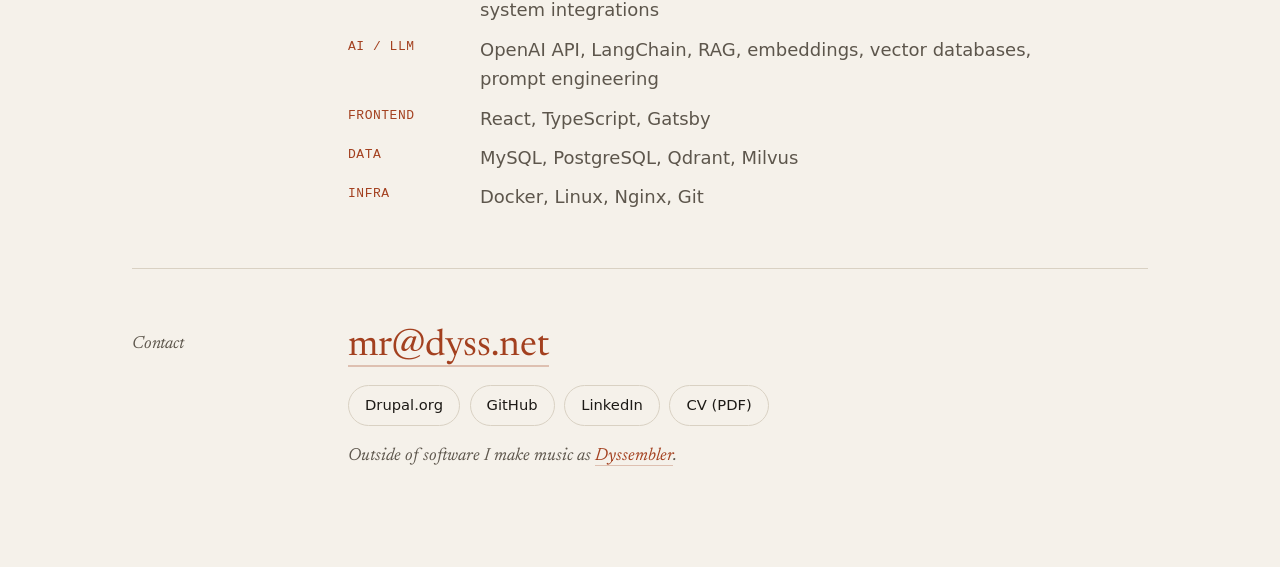
==== commit b677954e: "Redesign portfolio and rewrite copy in first person Warm editorial layout with light and dark themes" ====
--- a/www/index.html
+++ b/www/index.html
@@ -4,7 +4,7 @@
 <title>Isaac Bigsby Trogdon · Senior Software Engineer, AI & Drupal</title>
 <meta name="description" content="Senior Software Engineer with 15+ years in enterprise Drupal/PHP platforms, now building production LLM, RAG and vector search systems. Based in Berlin, Germany.">
 <meta name="author" content="Isaac Bigsby Trogdon">
-<meta name="theme-color" content="#0f1115">
+<meta name="theme-color" content="#f5f1ea" media="(prefers-color-scheme: light)"><meta name="theme-color" content="#15130f" media="(prefers-color-scheme: dark)"><meta name="color-scheme" content="light dark">
 <link rel="canonical" href="https://d0t15t.github.io/">
 <link rel="icon" href="favicon.svg" type="image/svg+xml">
 <link rel="icon" href="assets/icon-192.png" type="image/png" sizes="192x192">
@@ -26,23 +26,34 @@
 <meta name="twitter:description" content="15+ years building enterprise Drupal/PHP platforms, now shipping production LLM, RAG and vector search systems.">
 <meta name="twitter:image" content="https://d0t15t.github.io/assets/og-image.png">
 <meta name="twitter:image:alt" content="Isaac Bigsby Trogdon — Senior Software Engineer, Enterprise Web Platforms & AI Applications">
-<link rel="stylesheet" href="style.css">
+<link rel="preconnect" href="https://fonts.googleapis.com"><link rel="preconnect" href="https://fonts.gstatic.com" crossorigin><link rel="stylesheet" href="https://fonts.googleapis.com/css2?family=Newsreader:ital,opsz,wght@0,6..72,400;0,6..72,600;1,6..72,400&display=swap"><link rel="stylesheet" href="style.css">
 <script type="application/ld+json">
-{"@context":"https://schema.org","@graph":[{"@type":"ProfilePage","@id":"https://d0t15t.github.io/#profile","url":"https://d0t15t.github.io/","dateModified":"2026-09-29","inLanguage":"en","mainEntity":{"@id":"https://d0t15t.github.io/#person"}},{"@type":"Person","@id":"https://d0t15t.github.io/#person","name":"Isaac Bigsby Trogdon","jobTitle":"Senior Software Engineer - Enterprise Web Platforms & AI Applications","url":"https://d0t15t.github.io/","image":"https://d0t15t.github.io/assets/headshot.png","email":"mailto:mr@dyss.net","sameAs":["https://www.drupal.org/u/d0t15t","https://github.com/d0t15t/","https://www.linkedin.com/in/isaac-bigsby-trogdon/","https://dyss.net"],"address":{"@type":"PostalAddress","addressLocality":"Berlin","addressCountry":"DE"},"worksFor":{"@type":"Organization","name":"LOOM GmbH"},"alumniOf":{"@type":"CollegeOrUniversity","name":"University of North Carolina at Chapel Hill"},"knowsLanguage":["en","de"],"knowsAbout":["Python","PHP","Drupal","Symfony","React","LLMs","RAG","LangChain","Embeddings","Prompt Engineering","Milvus","Qdrant","Claude Code"]},{"@type":"SoftwareSourceCode","name":"AI Assistant UI","url":"https://www.drupal.org/project/ai_assistant_ui","codeRepository":"https://www.drupal.org/project/ai_assistant_ui","description":"Framework components and UI functionality for AI assistant experiences within Drupal.","programmingLanguage":"PHP","author":{"@id":"https://d0t15t.github.io/#person"}},{"@type":"SoftwareSourceCode","name":"AI Chatlog","url":"https://www.drupal.org/project/ai_chatlog","codeRepository":"https://www.drupal.org/project/ai_chatlog","description":"Recording, review, and analysis tooling for AI conversations in Drupal.","programmingLanguage":"PHP","author":{"@id":"https://d0t15t.github.io/#person"}},{"@type":"SoftwareSourceCode","name":"AI Insights","url":"https://www.drupal.org/project/ai_insights","codeRepository":"https://www.drupal.org/project/ai_insights","description":"Analytics and insights functionality for AI-powered Drupal applications.","programmingLanguage":"PHP","author":{"@id":"https://d0t15t.github.io/#person"}}]}
+{"@context":"https://schema.org","@graph":[{"@type":"ProfilePage","@id":"https://d0t15t.github.io/#profile","url":"https://d0t15t.github.io/","dateModified":"2026-09-29","inLanguage":"en","mainEntity":{"@id":"https://d0t15t.github.io/#person"}},{"@type":"Person","@id":"https://d0t15t.github.io/#person","name":"Isaac Bigsby Trogdon","jobTitle":"Senior Software Engineer - Enterprise Web Platforms & AI Applications","url":"https://d0t15t.github.io/","image":"https://d0t15t.github.io/assets/headshot.jpg","email":"mailto:mr@dyss.net","sameAs":["https://www.drupal.org/u/d0t15t","https://github.com/d0t15t/","https://www.linkedin.com/in/isaac-bigsby-trogdon/","https://dyss.net"],"address":{"@type":"PostalAddress","addressLocality":"Berlin","addressCountry":"DE"},"worksFor":{"@type":"Organization","name":"LOOM GmbH"},"alumniOf":{"@type":"CollegeOrUniversity","name":"University of North Carolina at Chapel Hill"},"knowsLanguage":["en","de"],"knowsAbout":["Python","PHP","Drupal","Symfony","React","LLMs","RAG","LangChain","Embeddings","Prompt Engineering","Milvus","Qdrant","Claude Code"]},{"@type":"SoftwareSourceCode","name":"AI Assistant UI","url":"https://www.drupal.org/project/ai_assistant_ui","codeRepository":"https://www.drupal.org/project/ai_assistant_ui","description":"Framework components and UI functionality for AI assistant experiences within Drupal.","programmingLanguage":"PHP","author":{"@id":"https://d0t15t.github.io/#person"}},{"@type":"SoftwareSourceCode","name":"AI Chatlog","url":"https://www.drupal.org/project/ai_chatlog","codeRepository":"https://www.drupal.org/project/ai_chatlog","description":"Recording, review, and analysis tooling for AI conversations in Drupal.","programmingLanguage":"PHP","author":{"@id":"https://d0t15t.github.io/#person"}},{"@type":"SoftwareSourceCode","name":"AI Insights","url":"https://www.drupal.org/project/ai_insights","codeRepository":"https://www.drupal.org/project/ai_insights","description":"Analytics and insights functionality for AI-powered Drupal applications.","programmingLanguage":"PHP","author":{"@id":"https://d0t15t.github.io/#person"}}]}
 </script></head>
-<body><a class="skip" href="#main">Skip to content</a><header class="hero"><div class="wrap">
-<p class="eyebrow">Isaac Bigsby Trogdon — Portfolio</p>
-<h1>Enterprise platforms, extended with AI.</h1>
-<p class="lead">15+ years building and maintaining production Drupal/PHP platforms for enterprise clients — the past several spent bringing LLMs, Retrieval-Augmented Generation, and vector search into those same systems as maintained features, not prototypes. Original author and maintainer of three officially released Drupal AI contrib modules, each born from a real production requirement.</p>
-<p class="stats"><span>15+ yrs experience</span><span>Berlin, Germany</span><span>English · German (fluent)</span></p>
-<nav><a href="#projects">Projects</a><a href="#opensource">Open Source</a><a href="#skills">Skills</a><a href="#timeline">Timeline</a><a href="#contact">Contact</a><a href="assets/isaac-trogdon-cv.pdf" type="application/pdf">CV (PDF)</a></nav>
+<body><a class="skip" href="#main">Skip to content</a><header class="hero"><div class="wrap hero-grid">
+<div><p class="eyebrow">Software engineer · Berlin</p>
+<h1>Isaac Bigsby Trogdon</h1>
+<p class="lead">I build and look after large Drupal and PHP platforms. For the past few years I’ve been bringing LLMs, retrieval and vector search into them, as features that have to keep working long after launch day, not as demos.</p>
+<p class="stats"><span>15+ years</span><span>LOOM GmbH, since 2018</span><span>English · German</span></p>
+<nav aria-label="Sections"><a href="#about">About</a><a href="#projects">Work</a><a href="#opensource">Open source</a><a href="#timeline">Path</a><a href="#contact">Contact</a><a href="assets/isaac-trogdon-cv.pdf" type="application/pdf">CV (PDF)</a></nav></div>
+<img class="portrait" src="assets/headshot.jpg" width="512" height="512" alt="Portrait of Isaac Bigsby Trogdon">
 </div></header>
 <main id="main" class="wrap">
-<section><h2>Current Focus</h2><p>Enterprise Drupal & PHP platforms • Production LLM/RAG systems • Python services • React • Claude Code-driven engineering.</p></section>
-<section id="projects"><h2>Selected Engineering Work</h2><article><h3>AI Assistant Platform — Drupal + Python Services</h3><p>Designed and delivered a production AI assistant used across multiple LOOM client projects, spanning the Drupal application layer and a supporting Python service.</p><ul><li>Drupal-side integration: module architecture, admin configuration, user-facing assistant interfaces, content integration</li><li>Companion Python service (Flask, OpenAI API) for LLM orchestration, migrated to LangChain to decouple from a single provider</li><li>Retrieval-Augmented Generation via Qdrant, with a custom REST contract between the Python service and Drupal</li><li>Ongoing production debugging, retrieval-quality tuning, and maintenance</li></ul></article><article><h3>Semantic Search & Retrieval</h3><p>Implemented and hardened semantic search backed by vector databases for production use.</p><ul><li>Worked through embedding choice, indexing strategy, and retrieval quality end to end</li><li>Extended existing AI implementations to meet production reliability and performance requirements</li><li>Diagnosed and fixed retrieval results that were plausible but wrong — the failure mode that makes RAG systems hard to ship</li></ul></article></section>
-<section id="opensource"><h2>Open Source — Drupal AI Ecosystem</h2><p>Original author and maintainer of three officially released Drupal contrib modules — each one generalized from a real production requirement at LOOM and released back to the community.</p><ul><li><a href="https://www.drupal.org/project/ai_assistant_ui">AI Assistant UI</a> — framework components and UI functionality for AI assistant experiences within Drupal.</li><li><a href="https://www.drupal.org/project/ai_chatlog">AI Chatlog</a> — recording, review, and analysis tooling for AI conversations.</li><li><a href="https://www.drupal.org/project/ai_insights">AI Insights</a> — analytics and insights functionality for AI-powered Drupal applications.</li></ul></section>
-<section id="skills"><h2>Skills</h2><p><strong>Backend & Platforms</strong> — PHP • Drupal (7–10) • Symfony • Flask • REST APIs • Webhooks • System Integrations</p><p><strong>AI / LLM Engineering</strong> — OpenAI API • LangChain • Retrieval-Augmented Generation • Embeddings • Vector Databases • Prompt Engineering</p><p><strong>Frontend</strong> — React • TypeScript • Gatsby • Component-based Architecture</p><p><strong>Databases</strong> — MySQL • PostgreSQL • Qdrant • Milvus</p><p><strong>Infrastructure</strong> — Docker • Linux • Nginx • Git</p></section>
-<section id="timeline"><h2>Career Timeline</h2><ul><li>2007–2011 — artnet AG — Digital Producer / Photo Editor</li><li>2012–2014 — Clubspo11.de AG — Junior Web Developer</li><li>2014–2015 — Proventjobsfor.me AG — Web Developer</li><li>2016–2017 — Michely Web Engineering — Web Developer</li><li>2018–present — LOOM GmbH — Senior Full-Stack Developer, AI-focused since 2022</li></ul></section>
-<section id="education"><h2>Education</h2><p>B.A. with Honors, Cultural Studies & German Studies — <strong>University of North Carolina at Chapel Hill</strong>, 1997–2002</p></section>
-<section id="contact"><h2>Contact</h2><p class="links"><a href="mailto:mr@dyss.net">mr@dyss.net</a><a rel="me" href="https://www.drupal.org/u/d0t15t">Drupal.org</a><a rel="me" href="https://github.com/d0t15t/">GitHub</a><a rel="me" href="https://www.linkedin.com/in/isaac-bigsby-trogdon/">LinkedIn</a><a rel="me" href="https://dyss.net">Dyssembler (music)</a><a href="assets/isaac-trogdon-cv.pdf">Download CV (PDF)</a></p></section>
+<section id="about"><h2>About</h2><div class="body"><p>I started on the other side of the CMS. Before I wrote code for a living I spent four years at artnet as a digital producer and photo editor, working inside editorial workflows and content management every day. Before that I studied Cultural Studies and German at UNC Chapel Hill.</p><p>In 2012 I moved to the building side as a junior Drupal developer, and I’ve been building Drupal platforms ever since, most of that time at LOOM in Berlin. Since 2022 my work there has been mostly AI: assistants, semantic search and content automation that live inside client platforms and get maintained like everything else.</p></div></section>
+<section id="projects"><h2>Work</h2><div class="body">
+<article><h3>An AI assistant, in Drupal and Python</h3><p>A production AI assistant that runs across several LOOM client projects. I built both halves: the Drupal side (module architecture, admin configuration, the assistant interface, content integration) and a companion Python service that does the LLM orchestration.</p><ul><li>It started on Flask and the OpenAI API. I later moved it to LangChain so it isn’t tied to one model provider.</li><li>Retrieval runs on Qdrant, behind a REST contract I designed between the Python service and Drupal.</li><li>The work didn’t end at launch: production debugging, retrieval tuning and ongoing maintenance are part of it.</li></ul></article>
+<article><h3>Semantic search that holds up in production</h3><p>Semantic search backed by vector databases, taken from working to reliable. That meant choosing embeddings, deciding how to index, and working on retrieval quality end to end, and extending existing AI features until they met real reliability and performance requirements.</p><blockquote>The hardest bugs were results that looked plausible and were wrong. That’s the failure mode that makes RAG systems hard to ship, and finding and fixing it was part of the job.</blockquote></article>
+<article><h3>How I work with AI tools</h3><p>Claude Code is my main development environment, for exploring architecture, implementing, refactoring, debugging, testing and research. Before that I used GitHub Copilot and ChatGPT heavily across VS Code, PhpStorm and the terminal. The point is working well with the tool so the code gets better, not handing the code over to it.</p></article>
+</div></section>
+<section id="opensource"><h2>Open source</h2><div class="body"><p>Each of these started as a requirement on a LOOM client project. I generalized them, released them on Drupal.org, and maintain them.</p><div class="modules"><a class="module" href="https://www.drupal.org/project/ai_assistant_ui"><strong>AI Assistant UI</strong><span>Components and UI for building AI assistant experiences inside Drupal.</span></a><a class="module" href="https://www.drupal.org/project/ai_chatlog"><strong>AI Chatlog</strong><span>Records AI conversations so they can be reviewed and analysed.</span></a><a class="module" href="https://www.drupal.org/project/ai_insights"><strong>AI Insights</strong><span>Analytics and insights for Drupal sites running AI features.</span></a></div></div></section>
+<section id="timeline"><h2>Path</h2><div class="body"><ol class="path">
+<li><span class="yr">2018–now</span><div><strong>LOOM GmbH</strong>, Senior Full-Stack Developer<p>Enterprise platforms end to end, from architecture to long-term maintenance. AI-focused since 2022.</p></div></li>
+<li><span class="yr">2016–2017</span><div><strong>Michely Web Engineering</strong>, Web Developer<p>Drupal 7 and 8 applications for clients in pharmaceuticals, fashion and specialized web industries.</p></div></li>
+<li><span class="yr">2014–2015</span><div><strong>Proventjobsfor.me AG</strong>, Web Developer<p>Backend of a Drupal 8 recruitment platform: workflows, user management, business logic.</p></div></li>
+<li><span class="yr">2012–2014</span><div><strong>Clubspo11.de AG</strong>, Junior Web Developer<p>Front and back end of a Drupal-based sports marketing platform.</p></div></li>
+<li><span class="yr">2007–2011</span><div><strong>artnet AG</strong>, Digital Producer / Photo Editor<p>Digital publishing, editorial workflows and web project coordination.</p></div></li>
+<li><span class="yr">1997–2002</span><div><strong>UNC Chapel Hill</strong>, B.A. with Honors<p>Cultural Studies and German Studies.</p></div></li>
+</ol></div></section>
+<section id="skills"><h2>Toolbox</h2><div class="body"><dl class="tools"><dt>Backend</dt><dd>PHP, Drupal 7–10, Symfony, Flask, REST APIs, webhooks, system integrations</dd><dt>AI / LLM</dt><dd>OpenAI API, LangChain, RAG, embeddings, vector databases, prompt engineering</dd><dt>Frontend</dt><dd>React, TypeScript, Gatsby</dd><dt>Data</dt><dd>MySQL, PostgreSQL, Qdrant, Milvus</dd><dt>Infra</dt><dd>Docker, Linux, Nginx, Git</dd></dl></div></section>
+<section id="contact"><h2>Contact</h2><div class="body"><p class="big"><a href="mailto:mr@dyss.net">mr@dyss.net</a></p><p class="links"><a rel="me" href="https://www.drupal.org/u/d0t15t">Drupal.org</a><a rel="me" href="https://github.com/d0t15t/">GitHub</a><a rel="me" href="https://www.linkedin.com/in/isaac-bigsby-trogdon/">LinkedIn</a><a href="assets/isaac-trogdon-cv.pdf">CV (PDF)</a></p><p class="aside">Outside of software I make music as <a rel="me" href="https://dyss.net">Dyssembler</a>.</p></div></section>
 </main></body></html>
--- a/www/style.css
+++ b/www/style.css
@@ -1 +1 @@
-*{box-sizing:border-box}body{font:400 18px/1.65 system-ui,-apple-system,sans-serif;max-width:1100px;margin:0 auto;background:#0f1115;color:#dfe3ea;-webkit-font-smoothing:antialiased}::selection{background:#7ecbff;color:#0f1115}a{color:#7ecbff;text-decoration:none;border-bottom:1px solid rgba(126,203,255,.35);transition:border-color .15s,color .15s}a:hover{border-color:#7ecbff;color:#a7dcff}.wrap{padding:2rem}.hero{min-height:44vh;display:flex;align-items:center;border-bottom:1px solid #21252e}.eyebrow{font:13px/1 ui-monospace,SFMono-Regular,Menlo,Consolas,monospace;color:#7ecbff;letter-spacing:.04em;margin:0 0 1rem}h1{font-size:clamp(2rem,4.5vw,3.25rem);line-height:1.1;letter-spacing:-.02em;margin:0 0 1.25rem}.lead{max-width:42rem;color:#aeb4c0;margin:0 0 2rem}nav{display:flex;flex-wrap:wrap;gap:.5rem 1.75rem}nav a{border-bottom:none;font:13px/1 ui-monospace,SFMono-Regular,Menlo,Consolas,monospace;text-transform:uppercase;letter-spacing:.06em;color:#dfe3ea;position:relative;padding-bottom:.3rem}nav a:hover{color:#7ecbff}nav a::after{content:"";position:absolute;left:0;right:100%;bottom:0;height:1px;background:#7ecbff;transition:right .18s ease}nav a:hover::after{right:0}main{counter-reset:section}section{margin:0;padding:2.75rem 0;border-bottom:1px solid #1a1d24}section:last-child{border-bottom:none}section h2{counter-increment:section;font-size:1.5rem;letter-spacing:-.01em;margin:0 0 1.25rem;display:flex;align-items:baseline;gap:.75rem}section h2::before{content:"0" counter(section);font:13px/1 ui-monospace,SFMono-Regular,Menlo,Consolas,monospace;color:#7ecbff;letter-spacing:.04em}section>p{color:#c3c8d1}article{padding:1.25rem 1.5rem;border:1px solid #262a33;border-radius:10px;margin:1rem 0;background:#141720;transition:border-color .15s,transform .15s}article:hover{border-color:#3a4152;transform:translateY(-2px)}article h3{margin:0 0 .5rem;font-size:1.05rem}article p{margin:0;color:#aeb4c0}ul{list-style:none;margin:0;padding:0}ul li{padding-left:1.4rem;position:relative;margin:.5rem 0;color:#c3c8d1}ul li::before{content:"▹";position:absolute;left:0;color:#7ecbff}blockquote{margin:0;padding-left:1.25rem;border-left:2px solid #7ecbff;color:#c3c8d1;font-size:1.15rem;font-style:italic}.links{display:flex;flex-wrap:wrap;gap:.75rem;margin:0}.links a{border:1px solid #262a33;border-radius:999px;padding:.5rem 1.1rem;font-size:.95rem}.links a:hover{border-color:#7ecbff;background:#141720}.stats{display:flex;flex-wrap:wrap;gap:.6rem;margin:0 0 2rem}.stats span{font:12px/1 ui-monospace,SFMono-Regular,Menlo,Consolas,monospace;letter-spacing:.04em;text-transform:uppercase;color:#9fb0c3;border:1px solid #262a33;border-radius:999px;padding:.4rem .8rem}section p strong{color:#eee}article ul{margin-top:.75rem}article ul li{margin:.35rem 0;font-size:.95rem}#skills p{margin:.6rem 0}@media(max-width:640px){.wrap{padding:1.25rem}.hero{min-height:auto;padding:3rem 0}section{padding:2rem 0}}.skip{position:absolute;left:1rem;top:-3rem;z-index:10;background:#7ecbff;color:#0f1115;padding:.5rem 1rem;border-radius:6px;border:none}.skip:focus{top:1rem}@media(prefers-reduced-motion:reduce){*,*::before,*::after{transition:none!important;animation:none!important}article:hover{transform:none}}+:root{--bg:#f5f1ea;--bg2:#ece6db;--ink:#1d1a16;--muted:#5d564c;--rule:#d9d1c3;--accent:#a3401f;--accent-soft:rgba(163,64,31,.28);--serif:"Newsreader",Charter,"Iowan Old Style",Georgia,serif;--sans:system-ui,-apple-system,"Segoe UI",sans-serif;--mono:ui-monospace,SFMono-Regular,Menlo,Consolas,monospace}@media(prefers-color-scheme:dark){:root{--bg:#15130f;--bg2:#1e1b16;--ink:#ebe5da;--muted:#a79e90;--rule:#332e26;--accent:#e8906f;--accent-soft:rgba(232,144,111,.35)}}*{box-sizing:border-box}html{scroll-behavior:smooth}body{font:400 18px/1.65 var(--sans);margin:0;background:var(--bg);color:var(--ink);-webkit-font-smoothing:antialiased}::selection{background:var(--accent);color:var(--bg)}a{color:var(--accent);text-decoration:none;border-bottom:1px solid var(--accent-soft);transition:border-color .15s}a:hover{border-color:var(--accent)}.wrap{max-width:1080px;margin:0 auto;padding:0 2rem}.hero{border-bottom:1px solid var(--rule);padding:5.5rem 0 4rem}.hero-grid{display:grid;grid-template-columns:1fr 220px;gap:3.5rem;align-items:center}.portrait{width:220px;height:220px;border-radius:50%;object-fit:cover;clip-path:circle(47%);filter:saturate(.9)}.eyebrow{font:13px/1 var(--mono);color:var(--accent);letter-spacing:.06em;text-transform:uppercase;margin:0 0 1.25rem}h1,h2,h3{font-family:var(--serif);font-weight:600;letter-spacing:-.01em}h1{font-size:clamp(2.6rem,6vw,4.4rem);line-height:1.02;margin:0 0 1.5rem;letter-spacing:-.025em}.lead{font:400 clamp(1.2rem,2.2vw,1.45rem)/1.5 var(--serif);max-width:38rem;margin:0 0 1.75rem}.stats{display:flex;flex-wrap:wrap;gap:.5rem;margin:0 0 2.25rem}.stats span{font:12px/1 var(--mono);letter-spacing:.04em;color:var(--muted);border:1px solid var(--rule);border-radius:999px;padding:.45rem .8rem}nav{display:flex;flex-wrap:wrap;gap:.5rem 1.6rem}nav a{font:13px/1 var(--mono);text-transform:uppercase;letter-spacing:.06em;color:var(--ink);border-bottom:1px solid transparent;padding-bottom:.3rem}nav a:hover{color:var(--accent);border-color:var(--accent)}section{display:grid;grid-template-columns:11rem 1fr;gap:2.5rem;padding:3.5rem 0;border-bottom:1px solid var(--rule)}section:last-child{border-bottom:none;padding-bottom:5rem}section h2{font-size:1.1rem;margin:.3rem 0 0;color:var(--muted);font-style:italic;font-weight:400}.body{max-width:44rem}.body>p{margin:0 0 1rem}article{padding:0 0 2.25rem;margin:0 0 2.25rem;border-bottom:1px dashed var(--rule)}article:last-child{border-bottom:none;margin-bottom:0;padding-bottom:0}article h3{font-size:1.55rem;line-height:1.2;margin:0 0 .75rem}article p{margin:0}ul{list-style:none;margin:1rem 0 0;padding:0}ul li{padding-left:1.25rem;position:relative;margin:.45rem 0;color:var(--muted)}ul li::before{content:"";position:absolute;left:0;top:.75em;width:.5rem;height:1px;background:var(--accent)}blockquote{margin:1.5rem 0 0;padding:.25rem 0 .25rem 1.25rem;border-left:2px solid var(--accent);font:italic 400 1.3rem/1.45 var(--serif)}.modules{display:grid;grid-template-columns:repeat(3,1fr);gap:1rem;margin-top:1.5rem}.module{display:flex;flex-direction:column;gap:.5rem;padding:1.25rem;border:1px solid var(--rule);border-radius:4px;background:var(--bg2);color:var(--ink);transition:border-color .15s,transform .15s}.module:hover{border-color:var(--accent);transform:translateY(-2px)}.module strong{font:600 1.2rem/1.2 var(--serif);color:var(--accent)}.module strong::after{content:" ↗";font-size:.85em}.module span{font-size:.92rem;color:var(--muted);line-height:1.5}.path{list-style:none;margin:0;padding:0}.path li{display:grid;grid-template-columns:7rem 1fr;gap:1.25rem;padding:.9rem 0;border-top:1px solid var(--rule)}.path li:first-child{border-top:none;padding-top:0}.path p{margin:.2rem 0 0;color:var(--muted);font-size:.95rem}.yr{font:13px/1.9 var(--mono);color:var(--accent)}.tools{display:grid;grid-template-columns:7rem 1fr;gap:.6rem 1.25rem;margin:0}.tools dt{font:13px/1.9 var(--mono);color:var(--accent);text-transform:uppercase;letter-spacing:.04em}.tools dd{margin:0;color:var(--muted)}.big{font:400 clamp(1.6rem,3.5vw,2.3rem)/1.2 var(--serif);margin:0 0 1.5rem}.big a{border-bottom-width:2px}.links{display:flex;flex-wrap:wrap;gap:.6rem;margin:0 0 1.75rem}.links a{border:1px solid var(--rule);border-radius:999px;padding:.45rem 1rem;font-size:.92rem;color:var(--ink)}.links a:hover{border-color:var(--accent);color:var(--accent)}.aside{color:var(--muted);font-style:italic;font-family:var(--serif);font-size:1.1rem}.skip{position:absolute;left:1rem;top:-4rem;z-index:10;background:var(--accent);color:var(--bg);padding:.5rem 1rem;border-radius:6px;border:none}.skip:focus{top:1rem}:focus-visible{outline:2px solid var(--accent);outline-offset:3px}@media(max-width:820px){.hero-grid{grid-template-columns:1fr;gap:2rem}.portrait{order:-1;width:120px;height:120px}section{grid-template-columns:1fr;gap:1rem}.modules{grid-template-columns:1fr}}@media(max-width:560px){.wrap{padding:0 1.25rem}.hero{padding:3rem 0 2.5rem}section{padding:2.5rem 0}.path li,.tools{grid-template-columns:1fr;gap:.15rem}.tools dd{margin-bottom:.6rem}}@media(prefers-reduced-motion:reduce){html{scroll-behavior:auto}*,*::before,*::after{transition:none!important;animation:none!important}.module:hover{transform:none}}
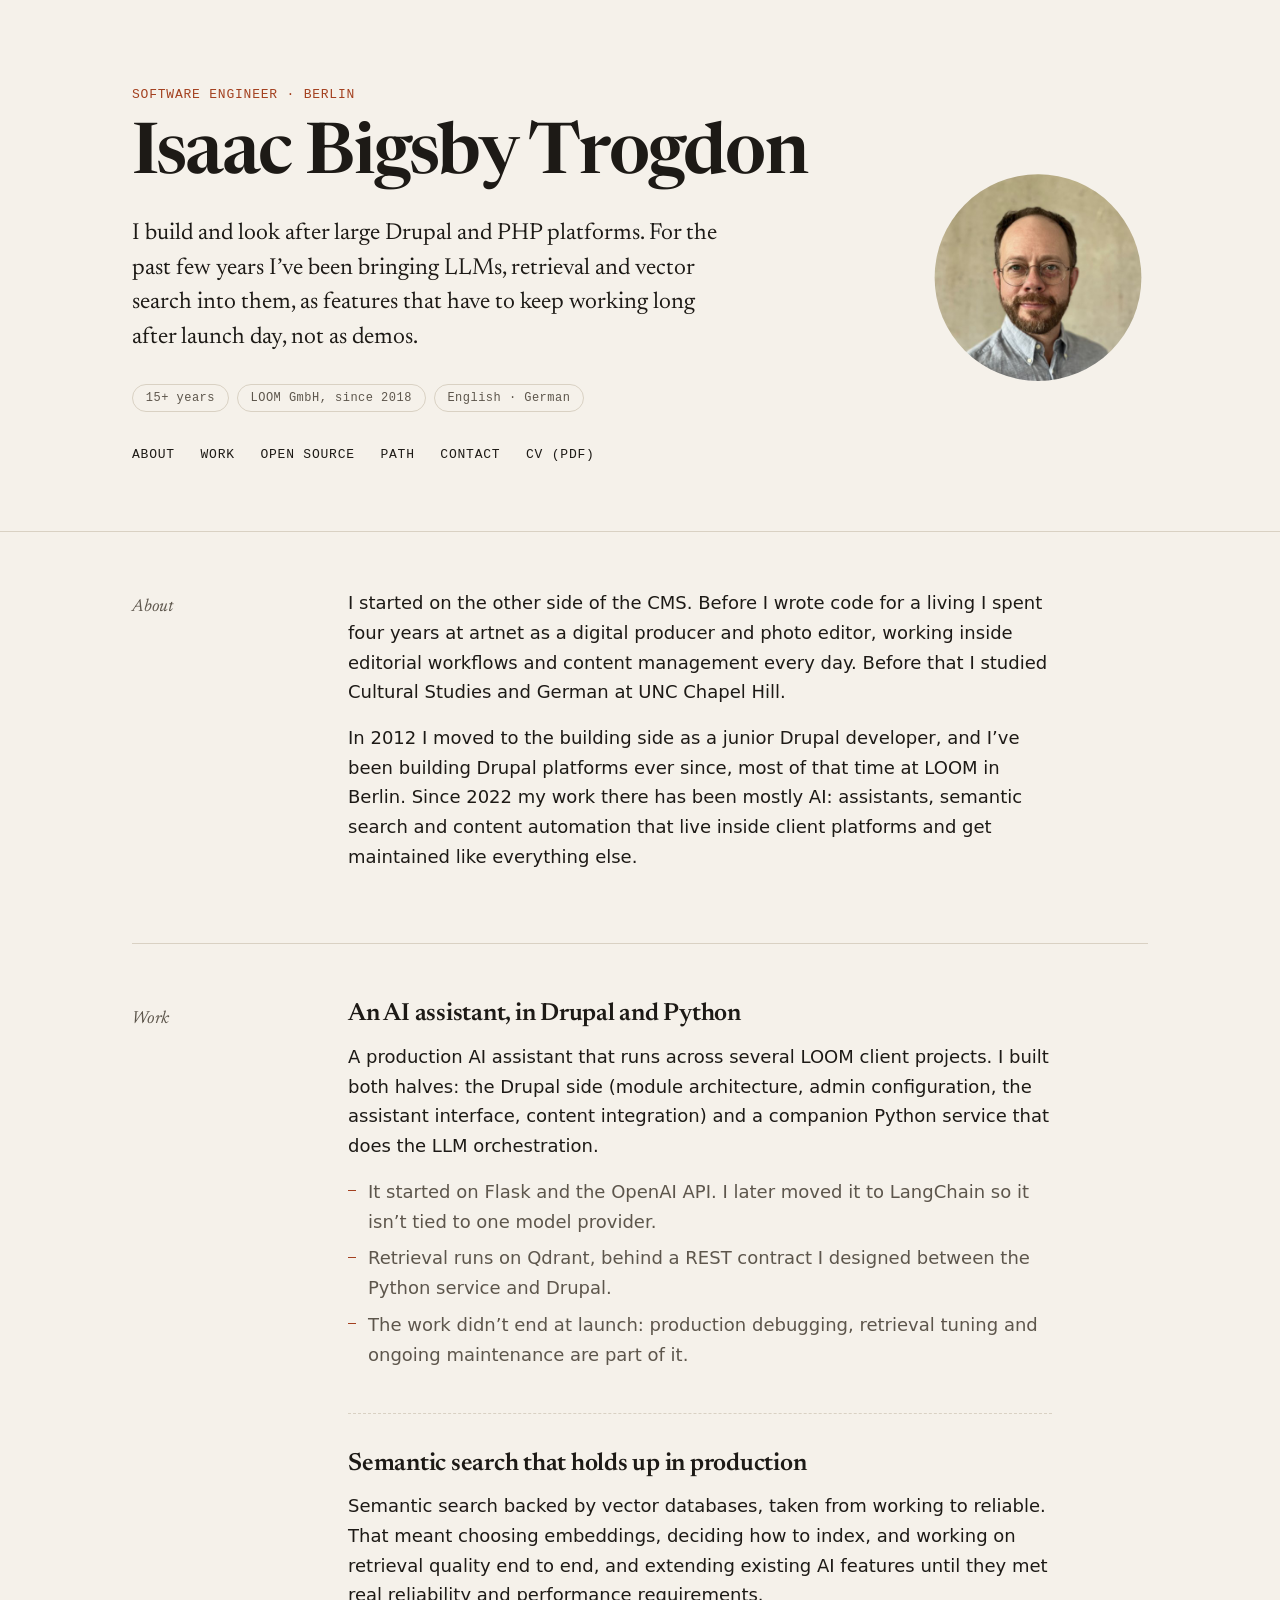
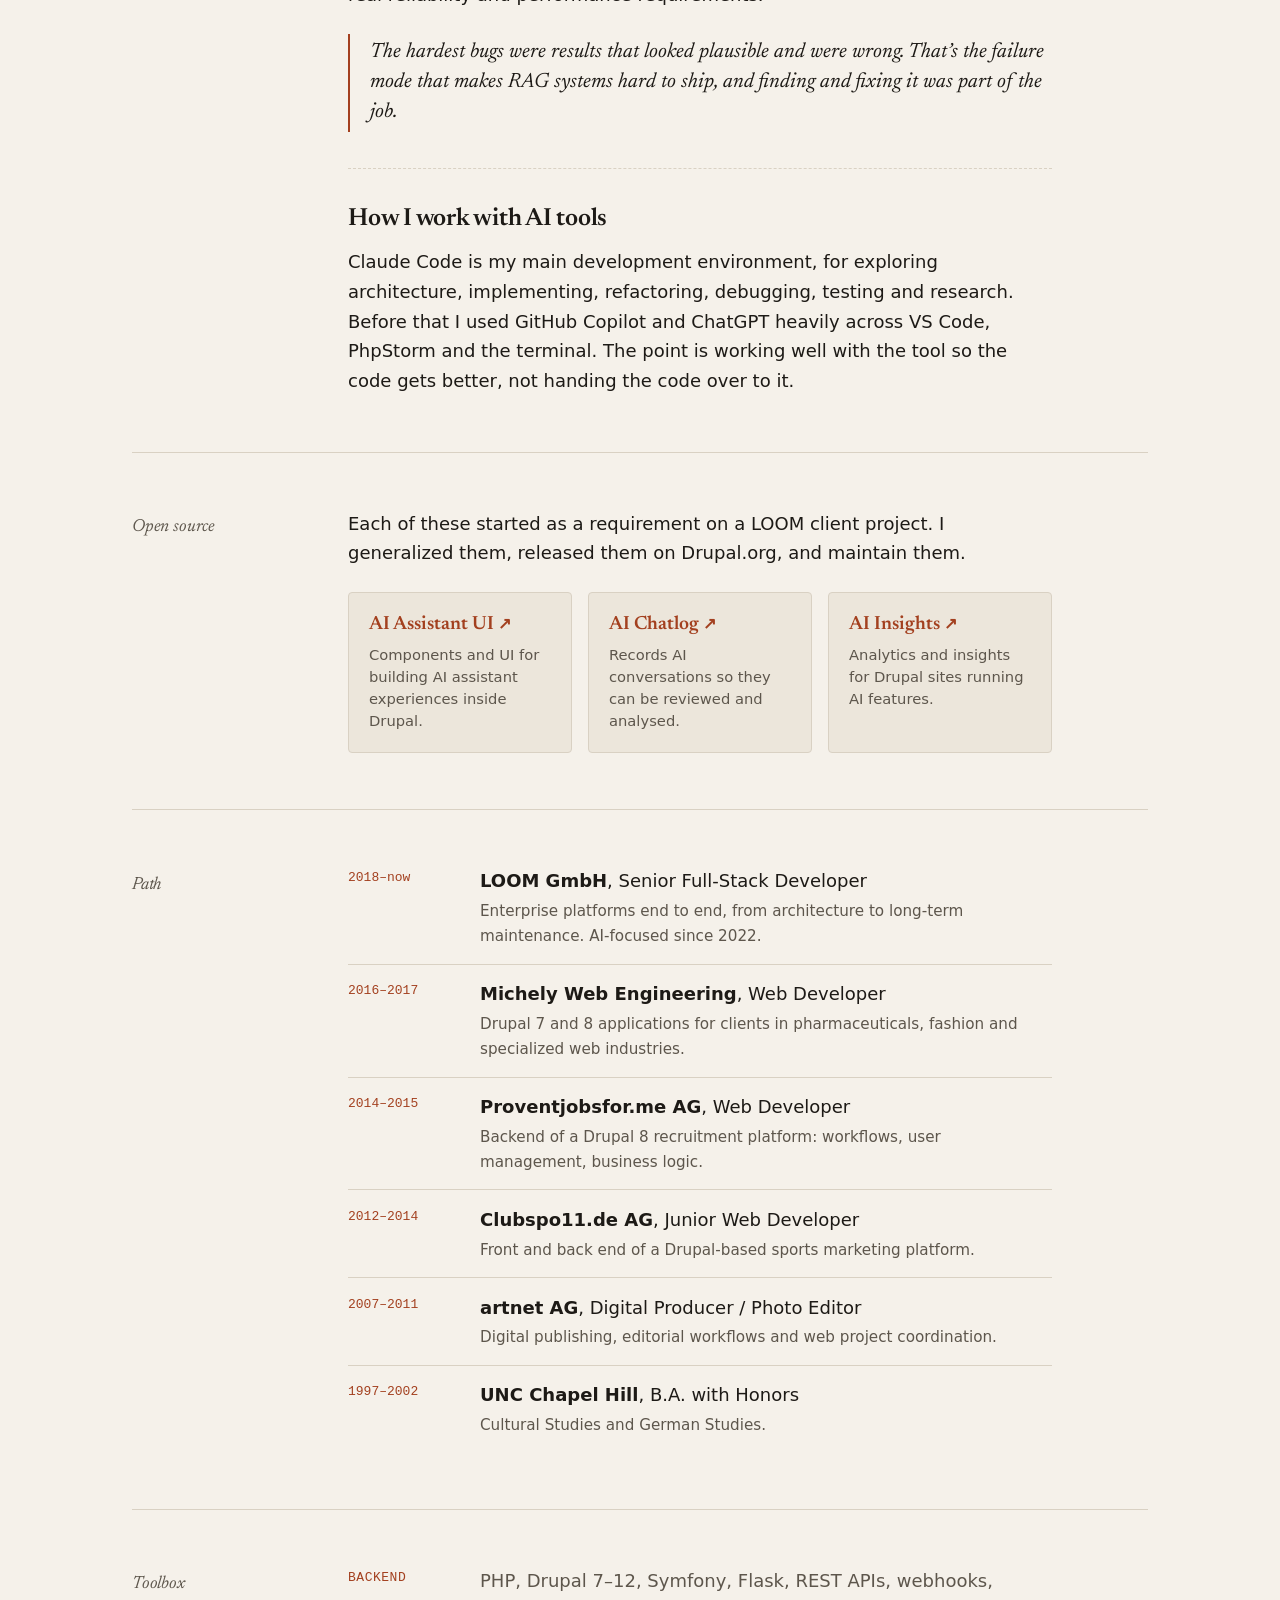
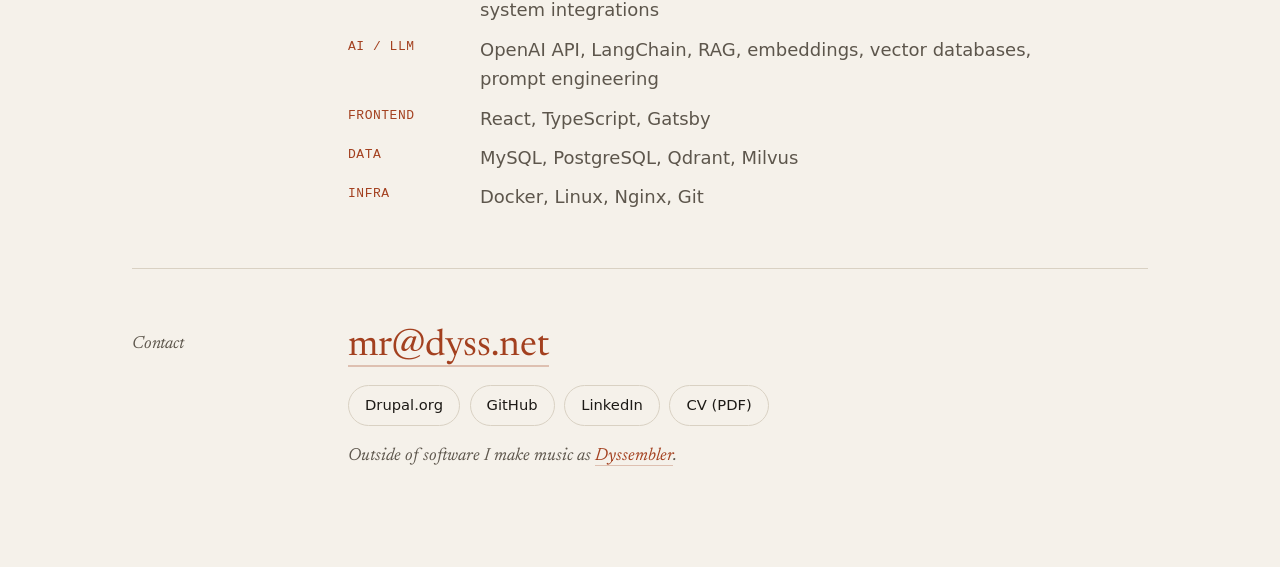
==== commit 04159b11: "Update PHP version in skills section" ====
--- a/www/index.html
+++ b/www/index.html
@@ -54,6 +54,6 @@
 <li><span class="yr">2007–2011</span><div><strong>artnet AG</strong>, Digital Producer / Photo Editor<p>Digital publishing, editorial workflows and web project coordination.</p></div></li>
 <li><span class="yr">1997–2002</span><div><strong>UNC Chapel Hill</strong>, B.A. with Honors<p>Cultural Studies and German Studies.</p></div></li>
 </ol></div></section>
-<section id="skills"><h2>Toolbox</h2><div class="body"><dl class="tools"><dt>Backend</dt><dd>PHP, Drupal 7–10, Symfony, Flask, REST APIs, webhooks, system integrations</dd><dt>AI / LLM</dt><dd>OpenAI API, LangChain, RAG, embeddings, vector databases, prompt engineering</dd><dt>Frontend</dt><dd>React, TypeScript, Gatsby</dd><dt>Data</dt><dd>MySQL, PostgreSQL, Qdrant, Milvus</dd><dt>Infra</dt><dd>Docker, Linux, Nginx, Git</dd></dl></div></section>
+<section id="skills"><h2>Toolbox</h2><div class="body"><dl class="tools"><dt>Backend</dt><dd>PHP, Drupal 7–12, Symfony, Flask, REST APIs, webhooks, system integrations</dd><dt>AI / LLM</dt><dd>OpenAI API, LangChain, RAG, embeddings, vector databases, prompt engineering</dd><dt>Frontend</dt><dd>React, TypeScript, Gatsby</dd><dt>Data</dt><dd>MySQL, PostgreSQL, Qdrant, Milvus</dd><dt>Infra</dt><dd>Docker, Linux, Nginx, Git</dd></dl></div></section>
 <section id="contact"><h2>Contact</h2><div class="body"><p class="big"><a href="mailto:mr@dyss.net">mr@dyss.net</a></p><p class="links"><a rel="me" href="https://www.drupal.org/u/d0t15t">Drupal.org</a><a rel="me" href="https://github.com/d0t15t/">GitHub</a><a rel="me" href="https://www.linkedin.com/in/isaac-bigsby-trogdon/">LinkedIn</a><a href="assets/isaac-trogdon-cv.pdf">CV (PDF)</a></p><p class="aside">Outside of software I make music as <a rel="me" href="https://dyss.net">Dyssembler</a>.</p></div></section>
-</main></body></html>+</main></body></html>
